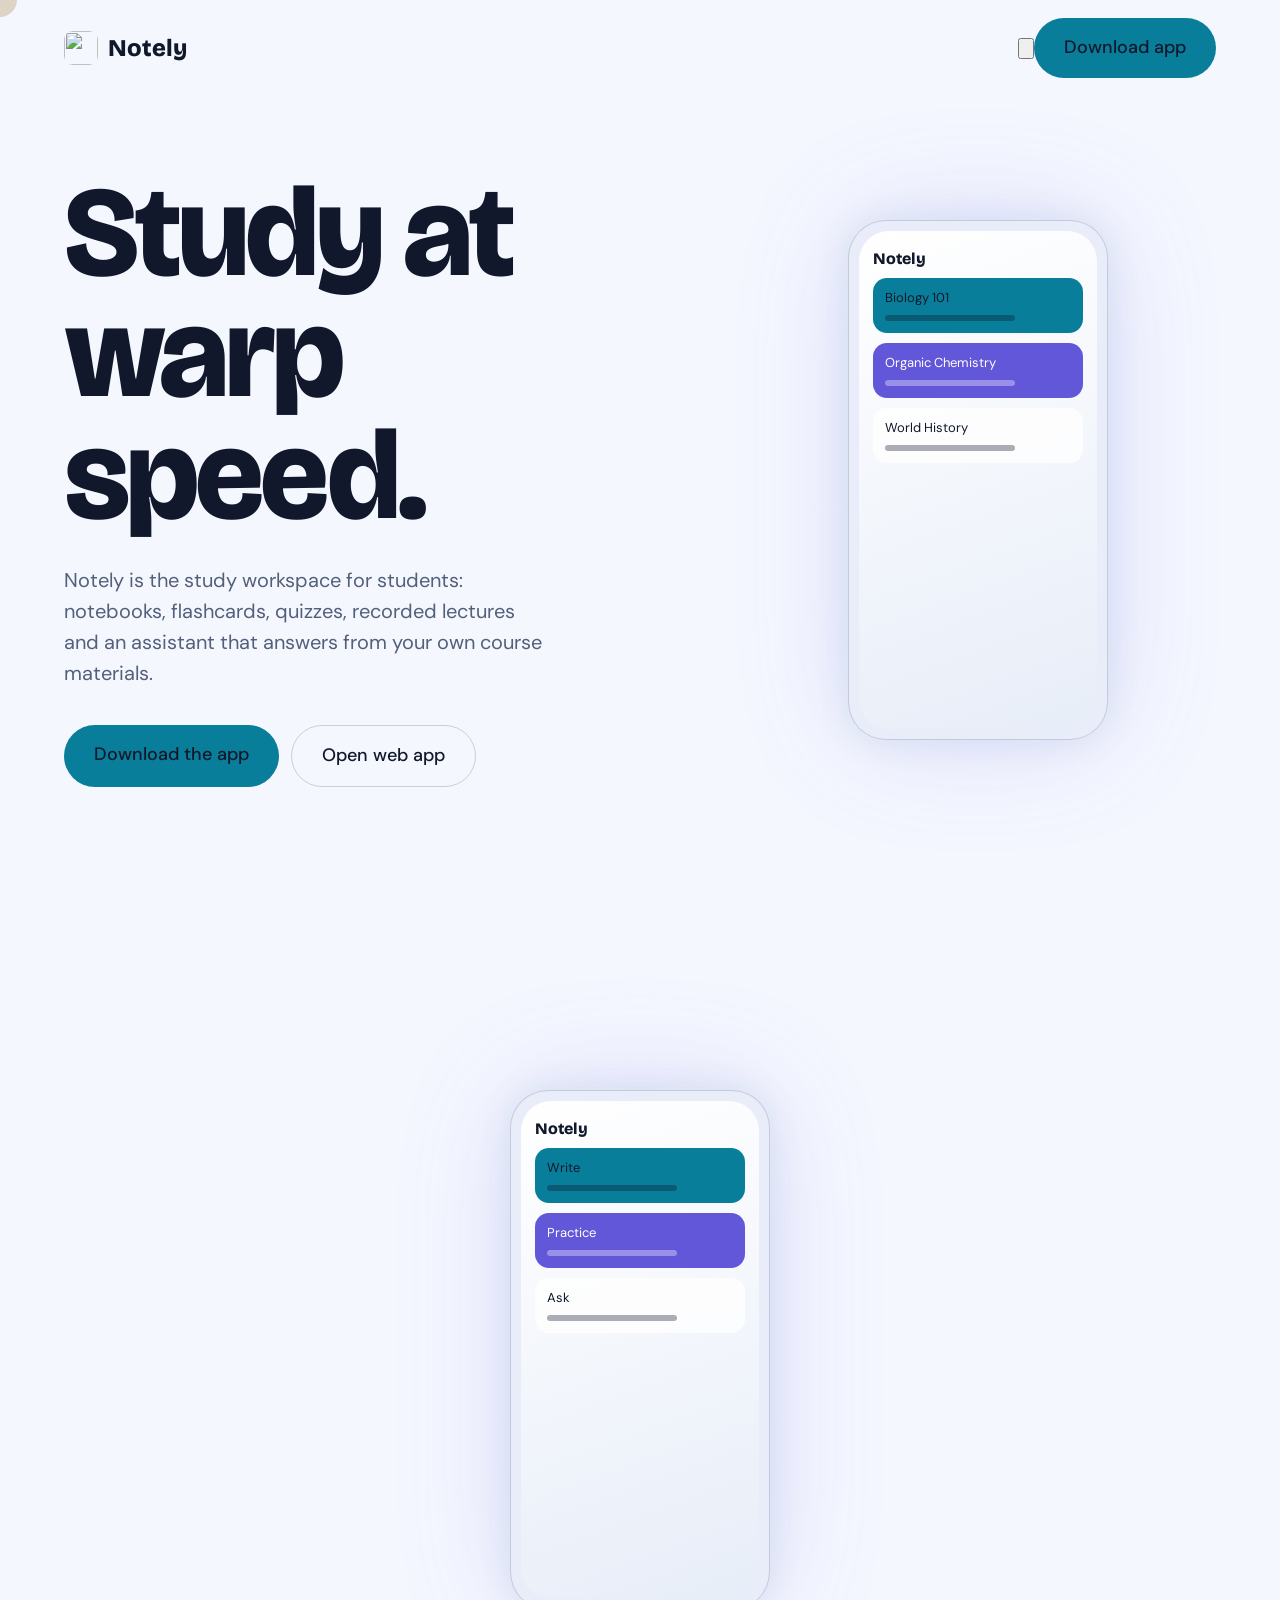
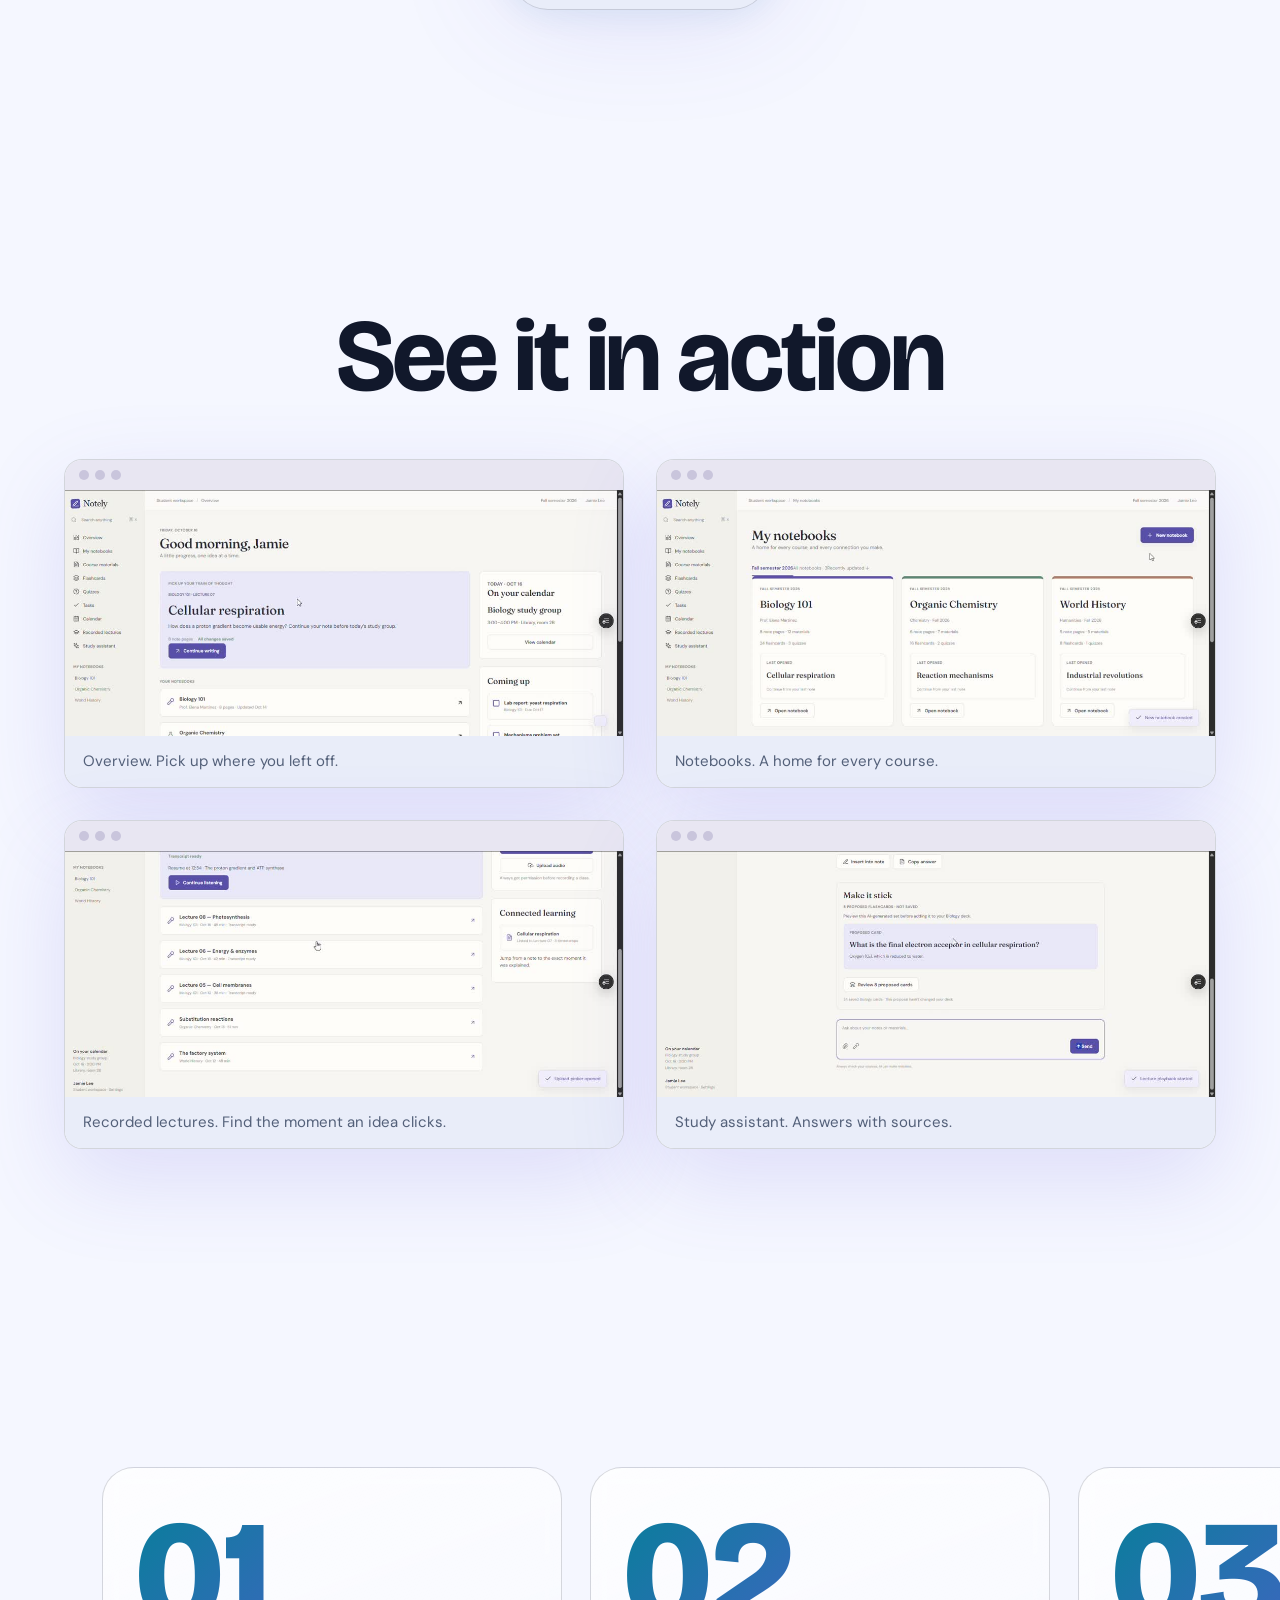
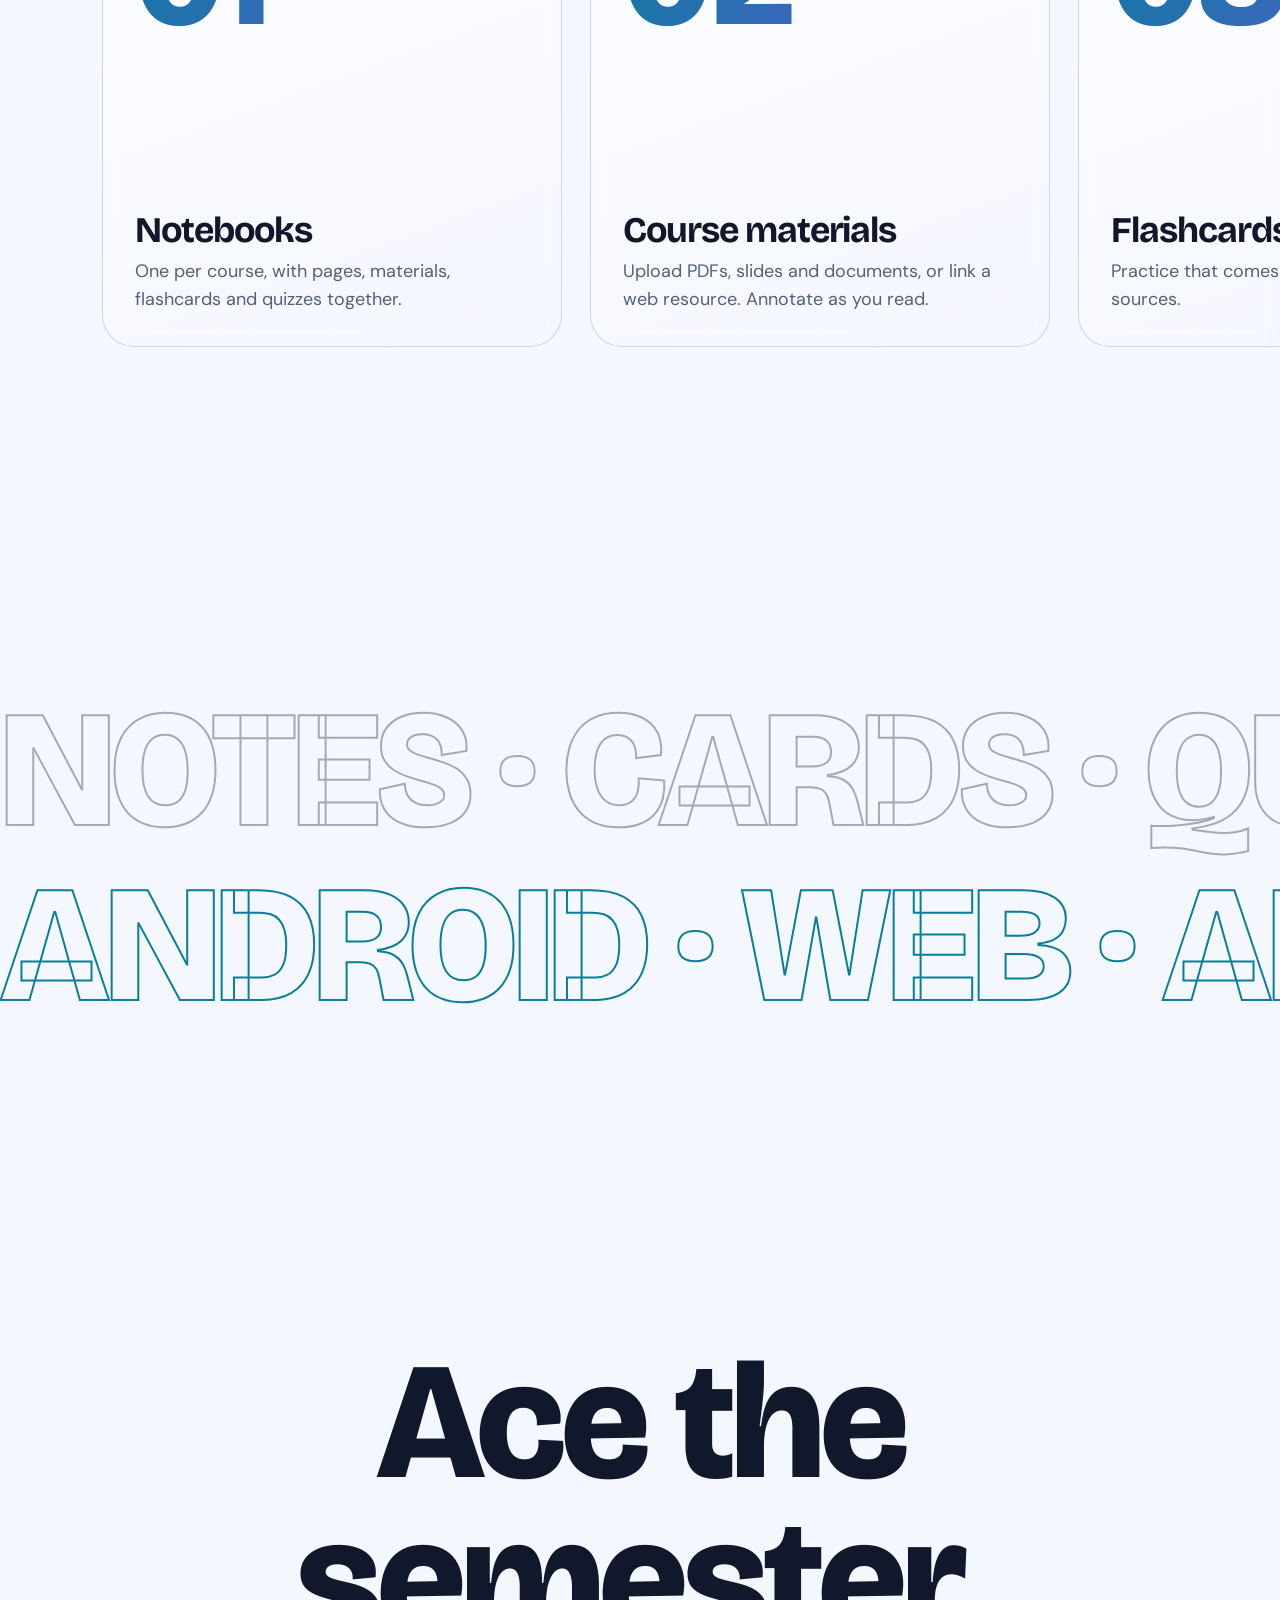
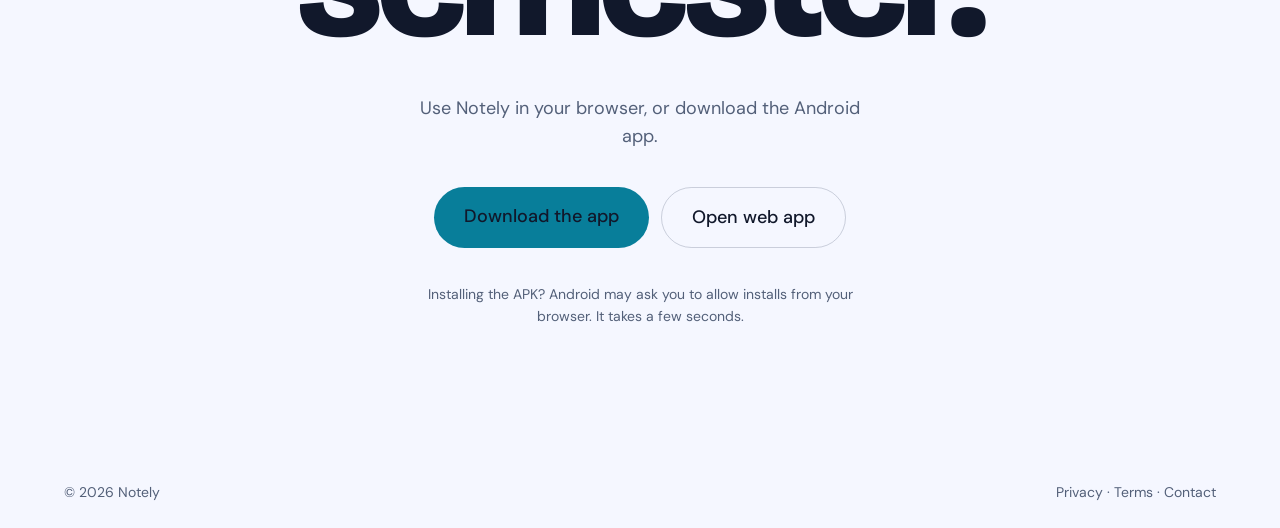
==== frontend/index.html @ c5cdead7 "Restore canonical dark theme token definitions" ====
<!doctype html>
<html lang="en">
<head>
<meta charset="utf-8">
<meta name="viewport" content="width=device-width, initial-scale=1, viewport-fit=cover">
<meta name="theme-color" content="#060c1c">
<script>
(function () {
  var root = document.documentElement;
  var preference = 'system';
  try {
    var saved = localStorage.getItem('notely-theme');
    if (saved === 'light' || saved === 'dark' || saved === 'system') preference = saved;
    else {
      var legacy = localStorage.getItem('ss_theme');
      if (legacy === 'light' || legacy === 'dark') preference = legacy;
    }
  } catch (error) {}
  var theme = preference === 'system'
    ? (window.matchMedia && window.matchMedia('(prefers-color-scheme: dark)').matches ? 'dark' : 'light')
    : preference;
  root.setAttribute('data-theme', theme);
  root.style.colorScheme = theme;
})();
</script>
<title>Notely – Study at warp speed</title>
<link rel="stylesheet" href="https://fonts.googleapis.com/css2?family=Bricolage+Grotesque:wght@600;800&family=DM+Sans:wght@400;500&display=swap">
<style>:root{--bg:#060c1c;--ink:#f4f6ff;--mut:#98a2c3;--lime:#8fe8f8;--vio:#1f6fb5;--theme-contrast-ink:#060c1c;--hero-surface:#0d1020;--mock-a:#151a33;--mock-b:#0a0c1a;--hero-border:rgba(255,255,255,.18);--hero-glass:rgba(255,255,255,.1);--hero-glass-border:rgba(255,255,255,.25);--hero-glass-low:rgba(255,255,255,.02);--n2-ink:#fff;--hero-glow:rgba(31,111,181,.55);--hero-glow-soft:rgba(143,232,248,.25);--marquee-stroke:rgba(255,255,255,.55);--shot-surface:#fff;--shot-topbar:#e8e6f2;--shot-dot:#c9c5dc;--cursor-color:#fff;--canvas-trail:rgba(6,12,28,.3);color-scheme:dark;box-sizing:border-box;padding-top:env(safe-area-inset-top,0px);padding-bottom:env(safe-area-inset-bottom,0px)}
:root{--bg:var(--theme-contrast-ink);--ink:#F4F6FF;--mut:#98A2C3;--lime:#8FE8F8;--vio:#1F6FB5;--theme-contrast-ink:var(--theme-contrast-ink);--hero-surface:var(--hero-surface);--mock-a:#151a33;--mock-b:var(--mock-b);--hero-border:var(--hero-border);--hero-glass:var(--hero-glass);--hero-glass-border:var(--hero-glass-border);--hero-glow:var(--hero-glow);--hero-glow-soft:var(--hero-glow-soft);--marquee-stroke:var(--marquee-stroke);--shot-surface:#fff;--shot-topbar:#E8E6F2;--shot-dot:#C9C5DC;--cursor-color:var(--n2-ink);--canvas-trail:rgba(6,12,28,.3);color-scheme:dark;box-sizing:border-box;padding-top:env(safe-area-inset-top,0px);padding-bottom:env(safe-area-inset-bottom,0px)}
html{background:var(--bg);scroll-padding-top:env(safe-area-inset-top,0px)}
*{box-sizing:border-box}
body{margin:0;background:var(--bg);color:var(--ink);font:400 18px/1.55 'DM Sans',system-ui,sans-serif;overflow-x:hidden}
a{color:inherit;text-decoration:none}
h1,h2,h3{font-family:'Bricolage Grotesque',system-ui,sans-serif;margin:0;line-height:.95;letter-spacing:-.03em}
#fx{position:fixed;inset:0;width:100%;height:100%;z-index:0;pointer-events:none}
main,header{position:relative;z-index:2}
#pre{position:fixed;inset:0;z-index:100;background:var(--lime);color:var(--theme-contrast-ink);display:grid;place-items:center}
#pre>div{display:flex;flex-direction:column;align-items:center;justify-content:center;width:min(76vw,420px);text-align:center}
#pre img{display:block;width:clamp(72px,10vw,128px);height:auto;max-height:96px;object-fit:contain;margin:0 auto 18px}
#cnt{font:800 clamp(64px,12vw,156px)/.88 'Bricolage Grotesque',sans-serif;letter-spacing:-.05em;min-height:1em}
@media (max-width:600px){#pre img{width:78px;margin-bottom:14px}#cnt{font-size:clamp(64px,18vw,92px)}}
#bar{position:fixed;top:0;left:0;right:0;height:3px;z-index:60;background:linear-gradient(90deg,var(--lime),var(--vio));transform:scaleX(0);transform-origin:0 50%}
#cur{position:fixed;left:0;top:0;width:34px;height:34px;margin:-17px 0 0 -17px;border-radius:50%;background:var(--shot-surface);mix-blend-mode:difference;z-index:90;pointer-events:none}
@media (pointer:coarse){#cur{display:none}}
header{position:fixed;top:0;left:0;right:0;z-index:50;display:flex;justify-content:space-between;align-items:center;padding:calc(18px + env(safe-area-inset-top,0px)) 5vw 18px}
.logo{font:800 24px 'Bricolage Grotesque',sans-serif;display:flex;gap:10px;align-items:center}
.logo img{width:34px;height:34px;border-radius:9px;display:block}
.btn{display:inline-block;padding:16px 30px;border-radius:999px;font-weight:500;background:var(--lime);color:var(--theme-contrast-ink)}
.btn.o{background:transparent;color:var(--ink);border:1.5px solid var(--hero-glass-border)}
.w{display:inline-block;overflow:hidden;vertical-align:top;padding-bottom:.12em}
.c{display:inline-block}
.g .c{background:linear-gradient(90deg,var(--lime),var(--vio));-webkit-background-clip:text;background-clip:text;color:transparent}
.hero{min-height:100vh;display:flex;flex-wrap:wrap;align-items:center;gap:40px;padding:120px 5vw 60px}
.hero .t{flex:1 1 480px}
.hero h1{font-size:clamp(52px,10vw,150px);font-weight:800}
.ln{display:block}
.hero p{max-width:480px;color:var(--mut);font-size:20px;margin:28px 0 36px}
.row{display:flex;gap:12px;flex-wrap:wrap}
.pw{flex:1 1 320px;display:grid;place-items:center;perspective:1200px}
.ph{width:min(260px,70vw);aspect-ratio:9/18;border-radius:38px;padding:10px;background:var(--hero-surface);border:1px solid var(--hero-border);box-shadow:0 0 120px var(--hero-glow),0 0 40px var(--hero-glow-soft);transform-style:preserve-3d}
.sc{height:100%;border-radius:30px;background:linear-gradient(160deg,var(--mock-a),var(--mock-b));padding:18px 14px;display:flex;flex-direction:column;gap:10px;overflow:hidden}
.sc b{font:800 16px 'Bricolage Grotesque',sans-serif}
.n{border-radius:14px;padding:12px;font-size:13px;line-height:1.3}
.n1{background:var(--lime);color:var(--theme-contrast-ink)}.n2{background:var(--vio)}.n3{background:var(--hero-glass)}
.n i{display:block;height:6px;border-radius:3px;background:currentColor;opacity:.35;margin-top:8px;width:70%}
.pin{height:100vh;position:relative;display:grid;place-items:center;perspective:1400px;overflow:hidden}
.chip{position:absolute;padding:12px 20px;border-radius:999px;background:var(--hero-glass);border:1px solid var(--hero-glass-border);backdrop-filter:blur(8px);font-weight:500;white-space:nowrap}
.steps{position:absolute;left:0;right:0;bottom:7vh;text-align:center;padding:0 6vw;height:150px}
.st{position:absolute;inset:0;opacity:0}
.st h2{font-size:clamp(40px,7vw,90px)}
.st p{color:var(--mut);margin:12px auto 0;max-width:440px}
#hz{height:100vh;overflow:hidden;display:flex;align-items:center}
#track{display:flex;gap:28px;padding:0 8vw;will-change:transform}
.card{flex:0 0 min(78vw,460px);height:min(62vh,480px);border-radius:32px;padding:32px;display:flex;flex-direction:column;justify-content:space-between;background:linear-gradient(160deg,var(--hero-glass),var(--hero-glass-low));border:1px solid var(--hero-border);backdrop-filter:blur(10px)}
.card em{font:800 clamp(80px,12vw,150px)/1 'Bricolage Grotesque',sans-serif;font-style:normal;background:linear-gradient(135deg,var(--lime),var(--vio));-webkit-background-clip:text;background-clip:text;color:transparent}
.card h3{font-size:36px;margin-bottom:10px}.card p{margin:0;color:var(--mut)}
@media (prefers-reduced-motion:reduce){#hz{overflow-x:auto}}
.mq{overflow:hidden;padding:14vh 0}
.mt{display:flex;width:max-content;white-space:nowrap;will-change:transform}
.mt span{font:800 clamp(70px,13vw,190px)/1.05 'Bricolage Grotesque',sans-serif;letter-spacing:-.03em;padding-right:.4em;-webkit-text-stroke:2px var(--marquee-stroke);color:transparent;animation:mq 22s linear infinite}
.mt.r span{animation-direction:reverse;-webkit-text-stroke-color:var(--lime)}
@keyframes mq{to{transform:translateX(-100%)}}
.cta{min-height:100vh;display:grid;place-content:center;text-align:center;padding:12vh 5vw 6vh;gap:36px;justify-items:center}
.cta h2{font-size:clamp(56px,13vw,200px);font-weight:800}
.cta p{color:var(--mut);max-width:440px;margin:0}
.cta .row{justify-content:center}
footer{display:flex;justify-content:space-between;flex-wrap:wrap;gap:10px;padding:24px 5vw;color:var(--mut);font-size:14px;position:relative;z-index:2}
.shots{padding:12vh 5vw;perspective:1400px}
.sh{font-size:clamp(44px,8vw,110px);margin-bottom:6vh;text-align:center}
.grid2{display:grid;grid-template-columns:repeat(auto-fit,minmax(min(100%,480px),1fr));gap:32px;max-width:1300px;margin:0 auto}
.shot{margin:0;border-radius:18px;overflow:hidden;background:var(--shot-surface);border:1px solid var(--hero-glass-border);box-shadow:0 30px 90px var(--hero-glow);transform-style:preserve-3d}
.bar3{background:var(--shot-topbar);padding:10px 14px;display:flex;gap:6px}.bar3 i{width:10px;height:10px;border-radius:50%;background:var(--shot-dot)}
.shot img{display:block;width:100%;height:auto}
.shot figcaption{background:var(--hero-surface);padding:14px 18px;font-size:15px;color:var(--mut)}
.cta .note{font-size:14px}

:root[data-theme="light"]{--bg:#f5f7ff;--ink:#11182b;--mut:#536079;--lime:#087e9a;--vio:#6256d9;--theme-contrast-ink:#11182b;--hero-surface:#e9edf9;--mock-a:#fff;--mock-b:#e7edf8;--hero-border:rgba(17,24,43,.16);--hero-glass:rgba(255,255,255,.8);--hero-glass-border:rgba(32,47,78,.2);--hero-glass-low:rgba(32,47,78,.035);--n2-ink:#fff;--hero-glow:rgba(98,86,217,.16);--hero-glow-soft:rgba(8,126,154,.12);--marquee-stroke:rgba(17,24,43,.35);--shot-surface:#fff;--shot-topbar:#e8e6f2;--shot-dot:#c9c5dc;--cursor-color:#18233a;--canvas-trail:rgba(245,247,255,.2);color-scheme:light}
:root[data-theme="dark"]{color-scheme:dark}
#pre{color:var(--theme-contrast-ink)}
#cur{background:var(--cursor-color)}
.btn,.n1{color:var(--theme-contrast-ink)}
.btn.o{border-color:var(--hero-glass-border)}
.ph{background:var(--hero-surface);border-color:var(--hero-border);box-shadow:0 0 120px var(--hero-glow),0 0 40px var(--hero-glow-soft)}
.sc{background:linear-gradient(160deg,var(--mock-a),var(--mock-b));color:var(--ink)}
.n3{background:var(--hero-glass)}
.chip{background:var(--hero-glass);border-color:var(--hero-glass-border);color:var(--ink)}
.card{background:linear-gradient(160deg,var(--hero-glass),rgba(255,255,255,.02));border-color:var(--hero-border)}
.mt span{-webkit-text-stroke-color:var(--marquee-stroke)}
.shot{background:var(--shot-surface);border-color:var(--hero-glass-border);box-shadow:0 30px 90px var(--hero-glow)}
.bar3{background:var(--shot-topbar)}.bar3 i{background:var(--shot-dot)}
.shot figcaption{background:var(--hero-surface);color:var(--mut)}
:root[data-theme="light"] .n2{color:#fff}
:root[data-theme="light"] .chip{backdrop-filter:blur(8px)}
@media(prefers-reduced-motion:reduce){.notely-theme-toggle,.notely-theme-toggle svg{transition:none!important}}
</style>
<link rel="stylesheet" href="/css/notely-theme-shared.css">
</head>
<body>
<div id="pre"><div style="text-align:center"><img src="/assets/logo.png"><div id="cnt">0</div></div></div>
<div id="bar"></div><div id="cur"></div><canvas id="fx" aria-hidden="true"></canvas>
<header><a class="logo" href="#"><img src="/assets/logo.png">Notely</a><div class="landing-nav-actions"><button class="notely-theme-toggle" type="button" data-notely-theme-toggle aria-label="Switch theme" title="Switch theme (Shift+T)" aria-pressed="false"><svg class="theme-sun" viewBox="0 0 24 24" aria-hidden="true"><circle cx="12" cy="12" r="4"></circle><path d="M12 2v2m0 16v2M4.93 4.93l1.42 1.42m11.3 11.3 1.42 1.42M2 12h2m16 0h2M4.93 19.07l1.42-1.42m11.3-11.3 1.42-1.42"></path></svg><svg class="theme-moon" viewBox="0 0 24 24" aria-hidden="true"><path d="M20.2 15.4A8.5 8.5 0 0 1 8.6 3.8 8.7 8.7 0 1 0 20.2 15.4Z"></path></svg></button><a class="btn mag" href="#get">Download app</a></div></header>
<main>
<section class="hero">
<div class="t">
<h1><span class="ln" data-split>Study at</span><span class="ln g" data-split>warp speed.</span></h1>
<p class="in">Notely is the study workspace for students: notebooks, flashcards, quizzes, recorded lectures and an assistant that answers from your own course materials.</p>
<div class="row in"><a class="btn mag" href="/signup">Download the app</a><a class="btn o mag" href="/dashboard">Open web app</a></div>
</div>
<div class="pw"><div class="ph ph0" id="tilt"><div class="sc"><b>Notely</b><div class="n n1">Biology 101<i></i></div><div class="n n2">Organic Chemistry<i></i></div><div class="n n3">World History<i></i></div></div></div></div>
</section>

<section class="pin" id="story">
<div class="chip" data-x="-34" data-y="-30">Lab report due</div><div class="chip" data-x="34" data-y="-18">12 cards ready</div><div class="chip" data-x="-30" data-y="26">Lecture 07</div><div class="chip" data-x="32" data-y="32">Ch. 9 · p. 7</div>
<div class="ph" id="spin"><div class="sc"><b>Notely</b><div class="n n1">Write<i></i></div><div class="n n2">Practice<i></i></div><div class="n n3">Ask<i></i></div></div></div>
<div class="steps">
<div class="st"><h2>Write.</h2><p>A notebook for every course, with your PDFs and slides beside your notes.</p></div>
<div class="st"><h2>Practice.</h2><p>Turn notes into flashcards and quizzes grounded in your sources.</p></div>
<div class="st"><h2>Ask.</h2><p>A study assistant that answers with citations from your materials.</p></div>
</div>
</section>

<section class="shots">
<h2 class="sh">See it in action</h2>
<div class="grid2">
<figure class="shot"><div class="bar3"><i></i><i></i><i></i></div><img alt="Notely overview: Good morning, with Continue writing, notebooks and study rhythm" src="[data-uri]"><figcaption>Overview. Pick up where you left off.</figcaption></figure>
<figure class="shot"><div class="bar3"><i></i><i></i><i></i></div><img alt="My notebooks: Biology 101, Organic Chemistry and World History" src="[data-uri]"><figcaption>Notebooks. A home for every course.</figcaption></figure>
<figure class="shot"><div class="bar3"><i></i><i></i><i></i></div><img alt="Recorded lectures with resume listening and transcripts" src="[data-uri]"><figcaption>Recorded lectures. Find the moment an idea clicks.</figcaption></figure>
<figure class="shot"><div class="bar3"><i></i><i></i><i></i></div><img alt="Study assistant answering with source citations" src="[data-uri]"><figcaption>Study assistant. Answers with sources.</figcaption></figure>
</div>
</section>

<section id="hz"><div id="track">
<div class="card"><em>01</em><div><h3>Notebooks</h3><p>One per course, with pages, materials, flashcards and quizzes together.</p></div></div>
<div class="card"><em>02</em><div><h3>Course materials</h3><p>Upload PDFs, slides and documents, or link a web resource. Annotate as you read.</p></div></div>
<div class="card"><em>03</em><div><h3>Flashcards &amp; quizzes</h3><p>Practice that comes from your own notes and sources.</p></div></div>
<div class="card"><em>04</em><div><h3>Recorded lectures</h3><p>Transcripts you can search, and resume right where you stopped.</p></div></div>
<div class="card"><em>05</em><div><h3>Study assistant</h3><p>Ask anything. Get cited answers you can drop into a note.</p></div></div>
<div class="card"><em>06</em><div><h3>Tasks &amp; calendar</h3><p>Deadlines, checklists and study time in one view.</p></div></div>
</div></section>

<section class="mq" aria-hidden="true">
<div class="mt" id="m1"><span>NOTES · CARDS · QUIZZES · LECTURES ·</span><span>NOTES · CARDS · QUIZZES · LECTURES ·</span></div>
<div class="mt r" id="m2"><span>ANDROID · WEB · ANDROID · WEB ·</span><span>ANDROID · WEB · ANDROID · WEB ·</span></div>
</section>

<section class="cta" id="get">
<h2 class="g" data-split>Ace the semester.</h2>
<p>Use Notely in your browser, or download the Android app.</p>
<div class="row"><a class="btn mag" href="/signup">Download the app</a><a class="btn o mag" href="/dashboard">Open web app</a></div>
<p class="note">Installing the APK? Android may ask you to allow installs from your browser. It takes a few seconds.</p>
</section>
</main>
<footer><span>© 2026 Notely</span><span>Privacy · Terms · Contact</span></footer>

<script src="https://cdnjs.cloudflare.com/ajax/libs/gsap/3.12.5/gsap.min.js"></script>
<script src="https://cdnjs.cloudflare.com/ajax/libs/gsap/3.12.5/ScrollTrigger.min.js"></script>
<script src="https://cdn.jsdelivr.net/npm/lenis@1.1.13/dist/lenis.min.js"></script>
<script>
(function(){
var pre=document.getElementById('pre');
if(!window.gsap||!window.ScrollTrigger||!window.Lenis){pre.style.display='none';return;}
gsap.registerPlugin(ScrollTrigger);
var RM=matchMedia('(prefers-reduced-motion:reduce)').matches;
var $=function(s){return document.querySelector(s)};
document.querySelectorAll('[data-split]').forEach(function(el){
  var t=el.textContent;el.textContent='';
  t.split(' ').forEach(function(w,i,a){
    var s=document.createElement('span');s.className='w';
    for(var k=0;k<w.length;k++){var c=document.createElement('span');c.className='c';c.textContent=w[k];s.appendChild(c);}
    el.appendChild(s);if(i<a.length-1)el.appendChild(document.createTextNode(' '));
  });
});
gsap.set('.c',{yPercent:110});
if(RM){pre.style.display='none';gsap.set('.c',{yPercent:0});return;}

/* smooth scroll */
var lenis=new Lenis({lerp:.08}),tv=0;
lenis.on('scroll',function(e){tv=Math.abs(e.velocity);ScrollTrigger.update();});
gsap.ticker.add(function(t){lenis.raf(t*1000)});gsap.ticker.lagSmoothing(0);

/* warp starfield */
var cv=$('#fx'),cx=cv.getContext('2d'),W,H,D=Math.min(devicePixelRatio||1,2),S=[],v=0,mx=0,my=0;
function rs(){W=cv.width=innerWidth*D;H=cv.height=innerHeight*D;}rs();addEventListener('resize',rs);
for(var i=0;i<240;i++)S.push({x:Math.random()*2-1,y:Math.random()*2-1,z:Math.random()*.9+.1,c:i%3?'143,232,248':'31,111,181'});
function draw(){
  v+=(tv-v)*.12;tv*=.9;
  cx.fillStyle=getComputedStyle(document.documentElement).getPropertyValue('--canvas-trail').trim()||'rgba(6,12,28,.3)';cx.fillRect(0,0,W,H);
  var sp=.0012+Math.min(v,40)*.0007;
  for(var i=0;i<S.length;i++){
    var s=S[i],pz=s.z;s.z-=sp;
    if(s.z<=.02){s.z=1;s.x=Math.random()*2-1;s.y=Math.random()*2-1;pz=1;}
    var x1=(s.x/s.z)*W*.35+W/2+mx*40/s.z,y1=(s.y/s.z)*H*.35+H/2+my*40/s.z;
    var x0=(s.x/pz)*W*.35+W/2+mx*40/pz,y0=(s.y/pz)*H*.35+H/2+my*40/pz;
    var lightTheme=document.documentElement.getAttribute('data-theme')==='light';var particleColor=lightTheme?(i%3?'8,126,154':'98,86,217'):s.c;cx.strokeStyle='rgba('+particleColor+','+Math.min(1,(1-s.z)*1.2)+')';cx.lineWidth=(1.2-s.z)*2.2*D;
    cx.beginPath();cx.moveTo(x0,y0);cx.lineTo(x1,y1);cx.stroke();
  }
}
gsap.ticker.add(draw);

/* cursor, tilt, magnetic */
var cqx=gsap.quickTo('#cur','x',{duration:.4,ease:'power3'}),cqy=gsap.quickTo('#cur','y',{duration:.4,ease:'power3'});
var rx=gsap.quickTo('#tilt','rotationX',{duration:.8,ease:'power3'}),ry=gsap.quickTo('#tilt','rotationY',{duration:.8,ease:'power3'});
addEventListener('pointermove',function(e){
  cqx(e.clientX);cqy(e.clientY);
  mx=e.clientX/innerWidth-.5;my=e.clientY/innerHeight-.5;
  ry(mx*40);rx(-my*30);
});
document.querySelectorAll('.mag').forEach(function(b){
  b.addEventListener('pointermove',function(e){var r=b.getBoundingClientRect();gsap.to(b,{x:(e.clientX-r.left-r.width/2)*.35,y:(e.clientY-r.top-r.height/2)*.5,duration:.3});});
  b.addEventListener('pointerleave',function(){gsap.to(b,{x:0,y:0,duration:.8,ease:'elastic.out(1,.4)'});});
  b.addEventListener('pointerenter',function(){gsap.to('#cur',{scale:2.4,duration:.3});});
  b.addEventListener('pointerleave',function(){gsap.to('#cur',{scale:1,duration:.3});});
});

/* scroll progress */
gsap.to('#bar',{scaleX:1,ease:'none',scrollTrigger:{trigger:document.body,start:'top top',end:'bottom bottom',scrub:.3}});

/* pinned 360 phone story */
var tl=gsap.timeline({scrollTrigger:{trigger:'#story',start:'top top',end:'+=320%',pin:true,scrub:1}});
tl.fromTo('#spin',{rotationY:-40,scale:.7},{rotationY:360,scale:1.1,duration:3,ease:'none'},0);
document.querySelectorAll('.chip').forEach(function(c,i){
  var x=+c.dataset.x,y=+c.dataset.y;
  gsap.set(c,{left:'50%',top:'50%',xPercent:-50,yPercent:-50,opacity:0});
  tl.fromTo(c,{x:(x<0?-1:1)*innerWidth*.7,y:0,opacity:0,rotation:(x<0?-40:40)},{x:x*innerWidth/100*(innerWidth<700?.55:1),y:y*innerHeight/100*1.2,opacity:1,rotation:0,duration:1,ease:'power2.out'},i*.35);
  tl.to(c,{y:'+=40',duration:2,ease:'sine.inOut'},1);
});
var st=document.querySelectorAll('.st');
tl.fromTo(st[0],{y:40,opacity:0},{y:0,opacity:1,duration:.4},0).to(st[0],{y:-40,opacity:0,duration:.4},.95)
  .fromTo(st[1],{y:40,opacity:0},{y:0,opacity:1,duration:.4},1.05).to(st[1],{y:-40,opacity:0,duration:.4},1.95)
  .fromTo(st[2],{y:40,opacity:0},{y:0,opacity:1,duration:.4},2.05);

gsap.utils.toArray('.shot').forEach(function(s){gsap.fromTo(s,{rotationX:35,y:120,scale:.85,opacity:0},{rotationX:0,y:0,scale:1,opacity:1,ease:'none',scrollTrigger:{trigger:s,start:'top 95%',end:'top 55%',scrub:1}});});
/* horizontal scroll cards */
var tk=$('#track');
gsap.to(tk,{x:function(){return -(tk.scrollWidth-innerWidth)},ease:'none',scrollTrigger:{trigger:'#hz',pin:true,scrub:1,end:function(){return '+='+tk.scrollWidth},invalidateOnRefresh:true}});
gsap.from('.card',{rotationY:35,opacity:0,y:80,stagger:.15,scrollTrigger:{trigger:'#hz',start:'top 80%',end:'top 20%',scrub:1}});

/* marquee skew + drift */
var sk1=gsap.quickSetter('#m1','skewX','deg'),sk2=gsap.quickSetter('#m2','skewX','deg');
lenis.on('scroll',function(e){var k=Math.max(-18,Math.min(18,e.velocity*1.2));sk1(k);sk2(-k);});

/* CTA reveal */
gsap.to('.cta .c',{yPercent:0,stagger:.04,duration:1.1,ease:'expo.out',scrollTrigger:{trigger:'.cta',start:'top 65%'}});

/* preloader intro */
var pc={n:0},cn=$('#cnt');
gsap.to(pc,{n:100,duration:1.7,ease:'power2.inOut',onUpdate:function(){cn.textContent=Math.round(pc.n)},onComplete:function(){
  gsap.timeline().to(pre,{yPercent:-100,duration:1.1,ease:'expo.inOut'})
   .to('.hero .c',{yPercent:0,stagger:.035,duration:1.1,ease:'expo.out'},'-=.5')
   .from('.hero .in',{y:30,opacity:0,stagger:.12,duration:.9},'-=.8')
   .from('.ph0',{y:160,opacity:0,rotationX:40,duration:1.6,ease:'expo.out'},'-=1.2')
   .set(pre,{display:'none'});
}});
})();
</script>
<script src="/js/notely-theme.js" defer></script>
</body>
</html>
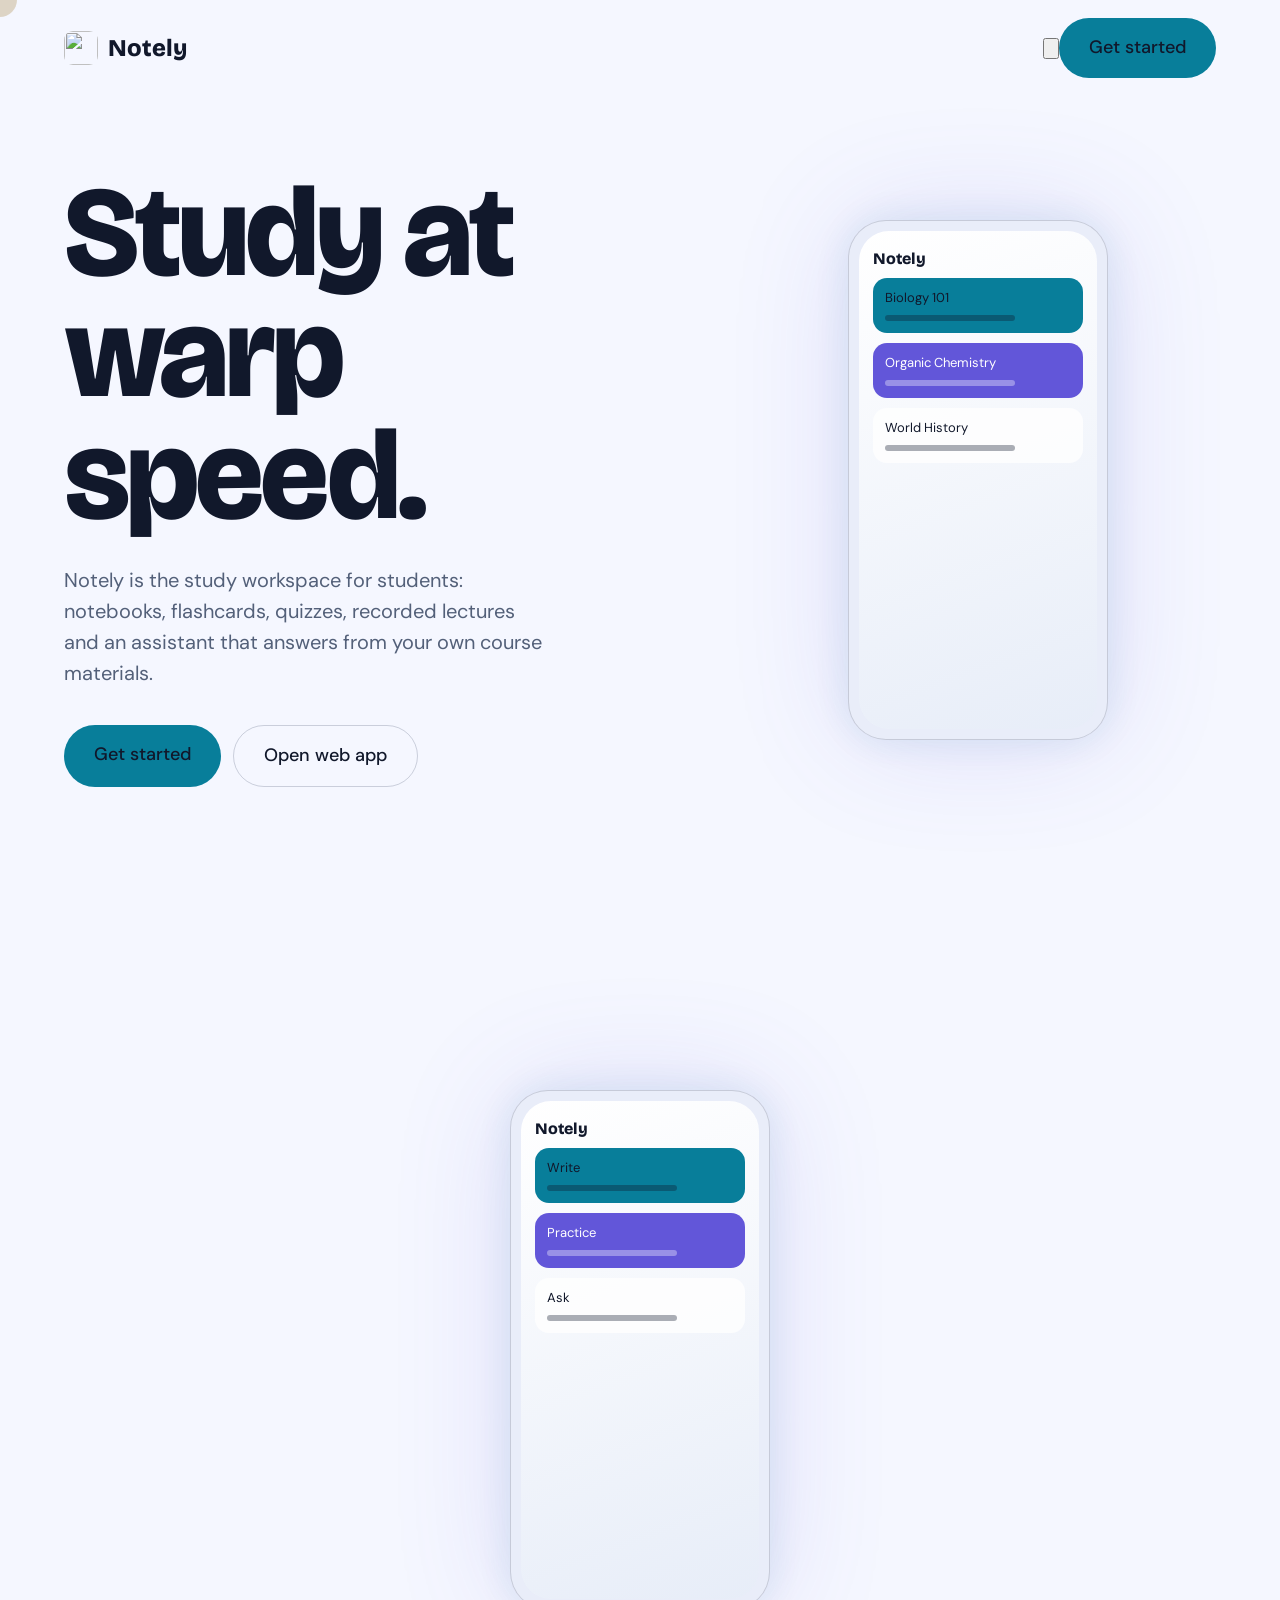
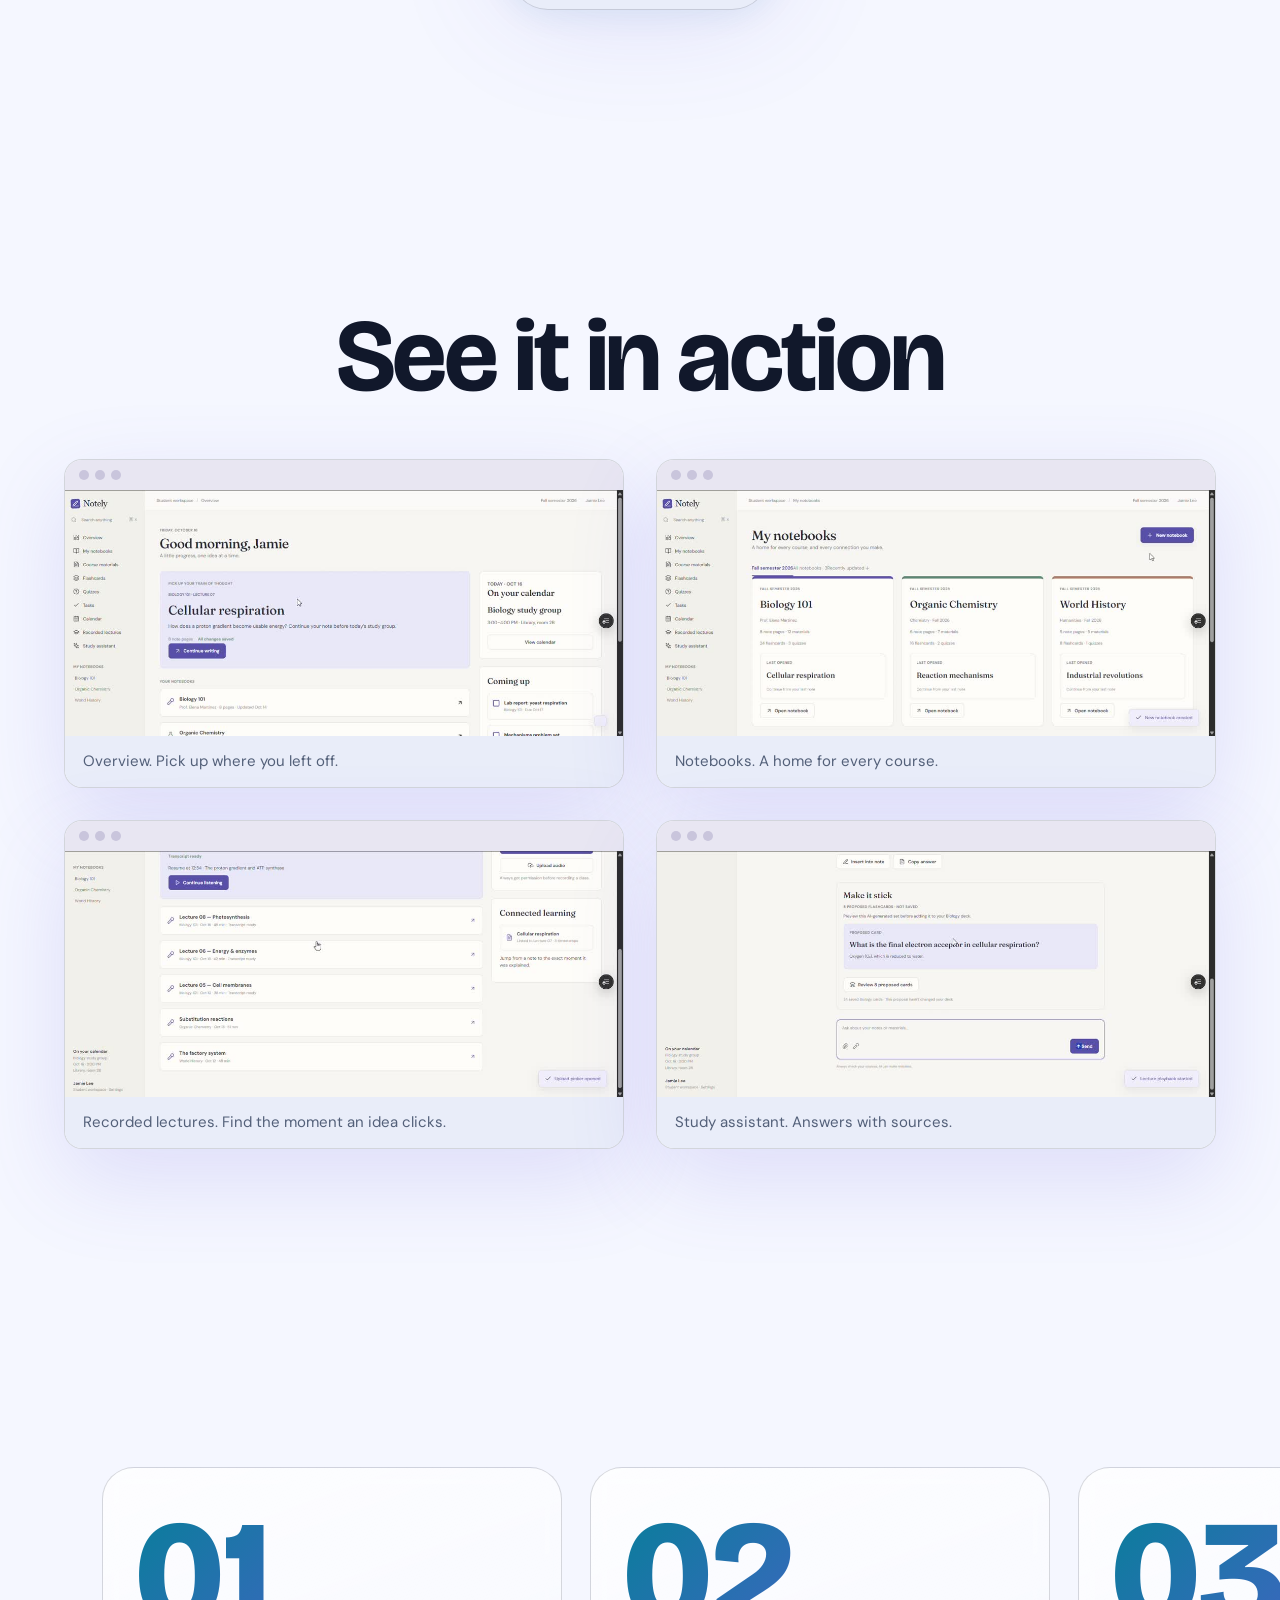
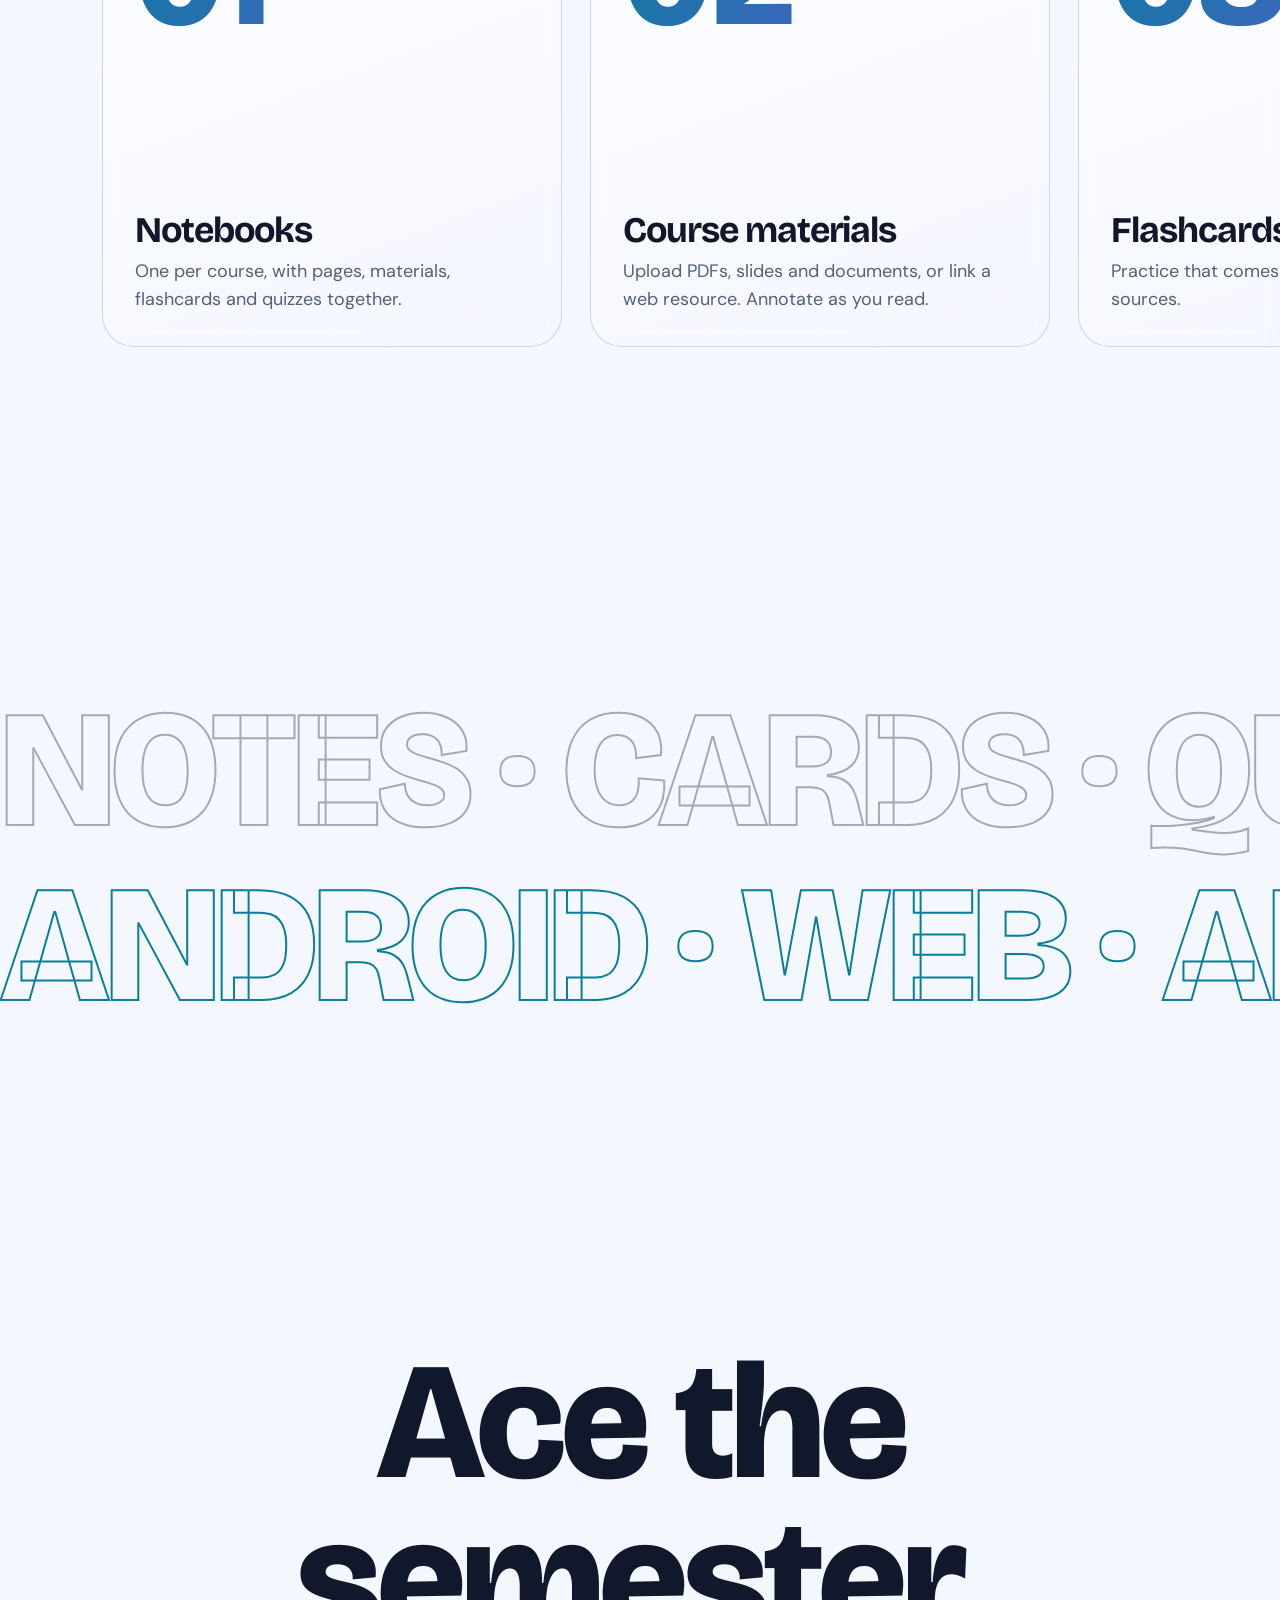
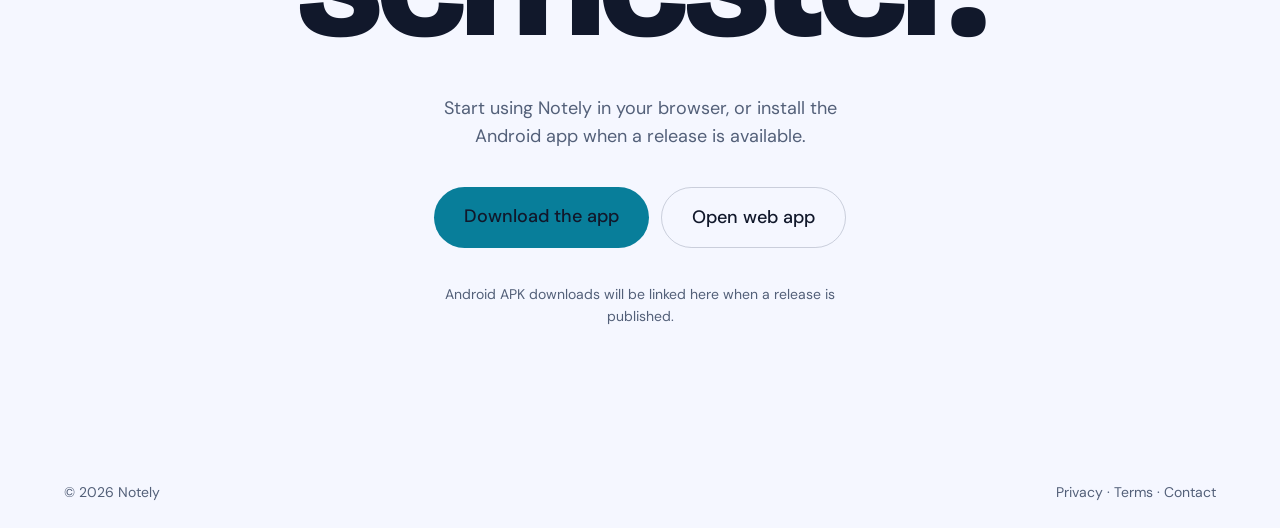
==== commit 5da385a3: "Fix mobile landing animations and clarify app CTA" ====
--- a/frontend/index.html
+++ b/frontend/index.html
@@ -26,7 +26,7 @@
 <title>Notely – Study at warp speed</title>
 <link rel="stylesheet" href="https://fonts.googleapis.com/css2?family=Bricolage+Grotesque:wght@600;800&family=DM+Sans:wght@400;500&display=swap">
 <style>:root{--bg:#060c1c;--ink:#f4f6ff;--mut:#98a2c3;--lime:#8fe8f8;--vio:#1f6fb5;--theme-contrast-ink:#060c1c;--hero-surface:#0d1020;--mock-a:#151a33;--mock-b:#0a0c1a;--hero-border:rgba(255,255,255,.18);--hero-glass:rgba(255,255,255,.1);--hero-glass-border:rgba(255,255,255,.25);--hero-glass-low:rgba(255,255,255,.02);--n2-ink:#fff;--hero-glow:rgba(31,111,181,.55);--hero-glow-soft:rgba(143,232,248,.25);--marquee-stroke:rgba(255,255,255,.55);--shot-surface:#fff;--shot-topbar:#e8e6f2;--shot-dot:#c9c5dc;--cursor-color:#fff;--canvas-trail:rgba(6,12,28,.3);color-scheme:dark;box-sizing:border-box;padding-top:env(safe-area-inset-top,0px);padding-bottom:env(safe-area-inset-bottom,0px)}
-:root{--bg:var(--theme-contrast-ink);--ink:#F4F6FF;--mut:#98A2C3;--lime:#8FE8F8;--vio:#1F6FB5;--theme-contrast-ink:var(--theme-contrast-ink);--hero-surface:var(--hero-surface);--mock-a:#151a33;--mock-b:var(--mock-b);--hero-border:var(--hero-border);--hero-glass:var(--hero-glass);--hero-glass-border:var(--hero-glass-border);--hero-glow:var(--hero-glow);--hero-glow-soft:var(--hero-glow-soft);--marquee-stroke:var(--marquee-stroke);--shot-surface:#fff;--shot-topbar:#E8E6F2;--shot-dot:#C9C5DC;--cursor-color:var(--n2-ink);--canvas-trail:rgba(6,12,28,.3);color-scheme:dark;box-sizing:border-box;padding-top:env(safe-area-inset-top,0px);padding-bottom:env(safe-area-inset-bottom,0px)}
+/* Dark defaults are defined by the first :root token block above. */
 html{background:var(--bg);scroll-padding-top:env(safe-area-inset-top,0px)}
 *{box-sizing:border-box}
 body{margin:0;background:var(--bg);color:var(--ink);font:400 18px/1.55 'DM Sans',system-ui,sans-serif;overflow-x:hidden}
@@ -118,13 +118,13 @@
 <body>
 <div id="pre"><div style="text-align:center"><img src="/assets/logo.png"><div id="cnt">0</div></div></div>
 <div id="bar"></div><div id="cur"></div><canvas id="fx" aria-hidden="true"></canvas>
-<header><a class="logo" href="#"><img src="/assets/logo.png">Notely</a><div class="landing-nav-actions"><button class="notely-theme-toggle" type="button" data-notely-theme-toggle aria-label="Switch theme" title="Switch theme (Shift+T)" aria-pressed="false"><svg class="theme-sun" viewBox="0 0 24 24" aria-hidden="true"><circle cx="12" cy="12" r="4"></circle><path d="M12 2v2m0 16v2M4.93 4.93l1.42 1.42m11.3 11.3 1.42 1.42M2 12h2m16 0h2M4.93 19.07l1.42-1.42m11.3-11.3 1.42-1.42"></path></svg><svg class="theme-moon" viewBox="0 0 24 24" aria-hidden="true"><path d="M20.2 15.4A8.5 8.5 0 0 1 8.6 3.8 8.7 8.7 0 1 0 20.2 15.4Z"></path></svg></button><a class="btn mag" href="#get">Download app</a></div></header>
+<header><a class="logo" href="#"><img src="/assets/logo.png">Notely</a><div class="landing-nav-actions"><button class="notely-theme-toggle" type="button" data-notely-theme-toggle aria-label="Switch theme" title="Switch theme (Shift+T)" aria-pressed="false"><svg class="theme-sun" viewBox="0 0 24 24" aria-hidden="true"><circle cx="12" cy="12" r="4"></circle><path d="M12 2v2m0 16v2M4.93 4.93l1.42 1.42m11.3 11.3 1.42 1.42M2 12h2m16 0h2M4.93 19.07l1.42-1.42m11.3-11.3 1.42-1.42"></path></svg><svg class="theme-moon" viewBox="0 0 24 24" aria-hidden="true"><path d="M20.2 15.4A8.5 8.5 0 0 1 8.6 3.8 8.7 8.7 0 1 0 20.2 15.4Z"></path></svg></button><a class="btn mag" href="/signup">Get started</a></div></header>
 <main>
 <section class="hero">
 <div class="t">
 <h1><span class="ln" data-split>Study at</span><span class="ln g" data-split>warp speed.</span></h1>
 <p class="in">Notely is the study workspace for students: notebooks, flashcards, quizzes, recorded lectures and an assistant that answers from your own course materials.</p>
-<div class="row in"><a class="btn mag" href="/signup">Download the app</a><a class="btn o mag" href="/dashboard">Open web app</a></div>
+<div class="row in"><a class="btn mag" href="/signup">Get started</a><a class="btn o mag" href="/dashboard">Open web app</a></div>
 </div>
 <div class="pw"><div class="ph ph0" id="tilt"><div class="sc"><b>Notely</b><div class="n n1">Biology 101<i></i></div><div class="n n2">Organic Chemistry<i></i></div><div class="n n3">World History<i></i></div></div></div></div>
 </section>
@@ -165,9 +165,9 @@
 
 <section class="cta" id="get">
 <h2 class="g" data-split>Ace the semester.</h2>
-<p>Use Notely in your browser, or download the Android app.</p>
+<p>Start using Notely in your browser, or install the Android app when a release is available.</p>
 <div class="row"><a class="btn mag" href="/signup">Download the app</a><a class="btn o mag" href="/dashboard">Open web app</a></div>
-<p class="note">Installing the APK? Android may ask you to allow installs from your browser. It takes a few seconds.</p>
+<p class="note">Android APK downloads will be linked here when a release is published.</p>
 </section>
 </main>
 <footer><span>© 2026 Notely</span><span>Privacy · Terms · Contact</span></footer>
@@ -191,7 +191,7 @@
   });
 });
 gsap.set('.c',{yPercent:110});
-if(RM){pre.style.display='none';gsap.set('.c',{yPercent:0});return;}
+if(RM||matchMedia('(max-width:700px), (pointer:coarse)').matches){pre.style.display='none';gsap.set('.c',{yPercent:0});document.querySelectorAll('.in').forEach(function(el){el.style.opacity='1';el.style.transform='none'});return;}
 
 /* smooth scroll */
 var lenis=new Lenis({lerp:.08}),tv=0;
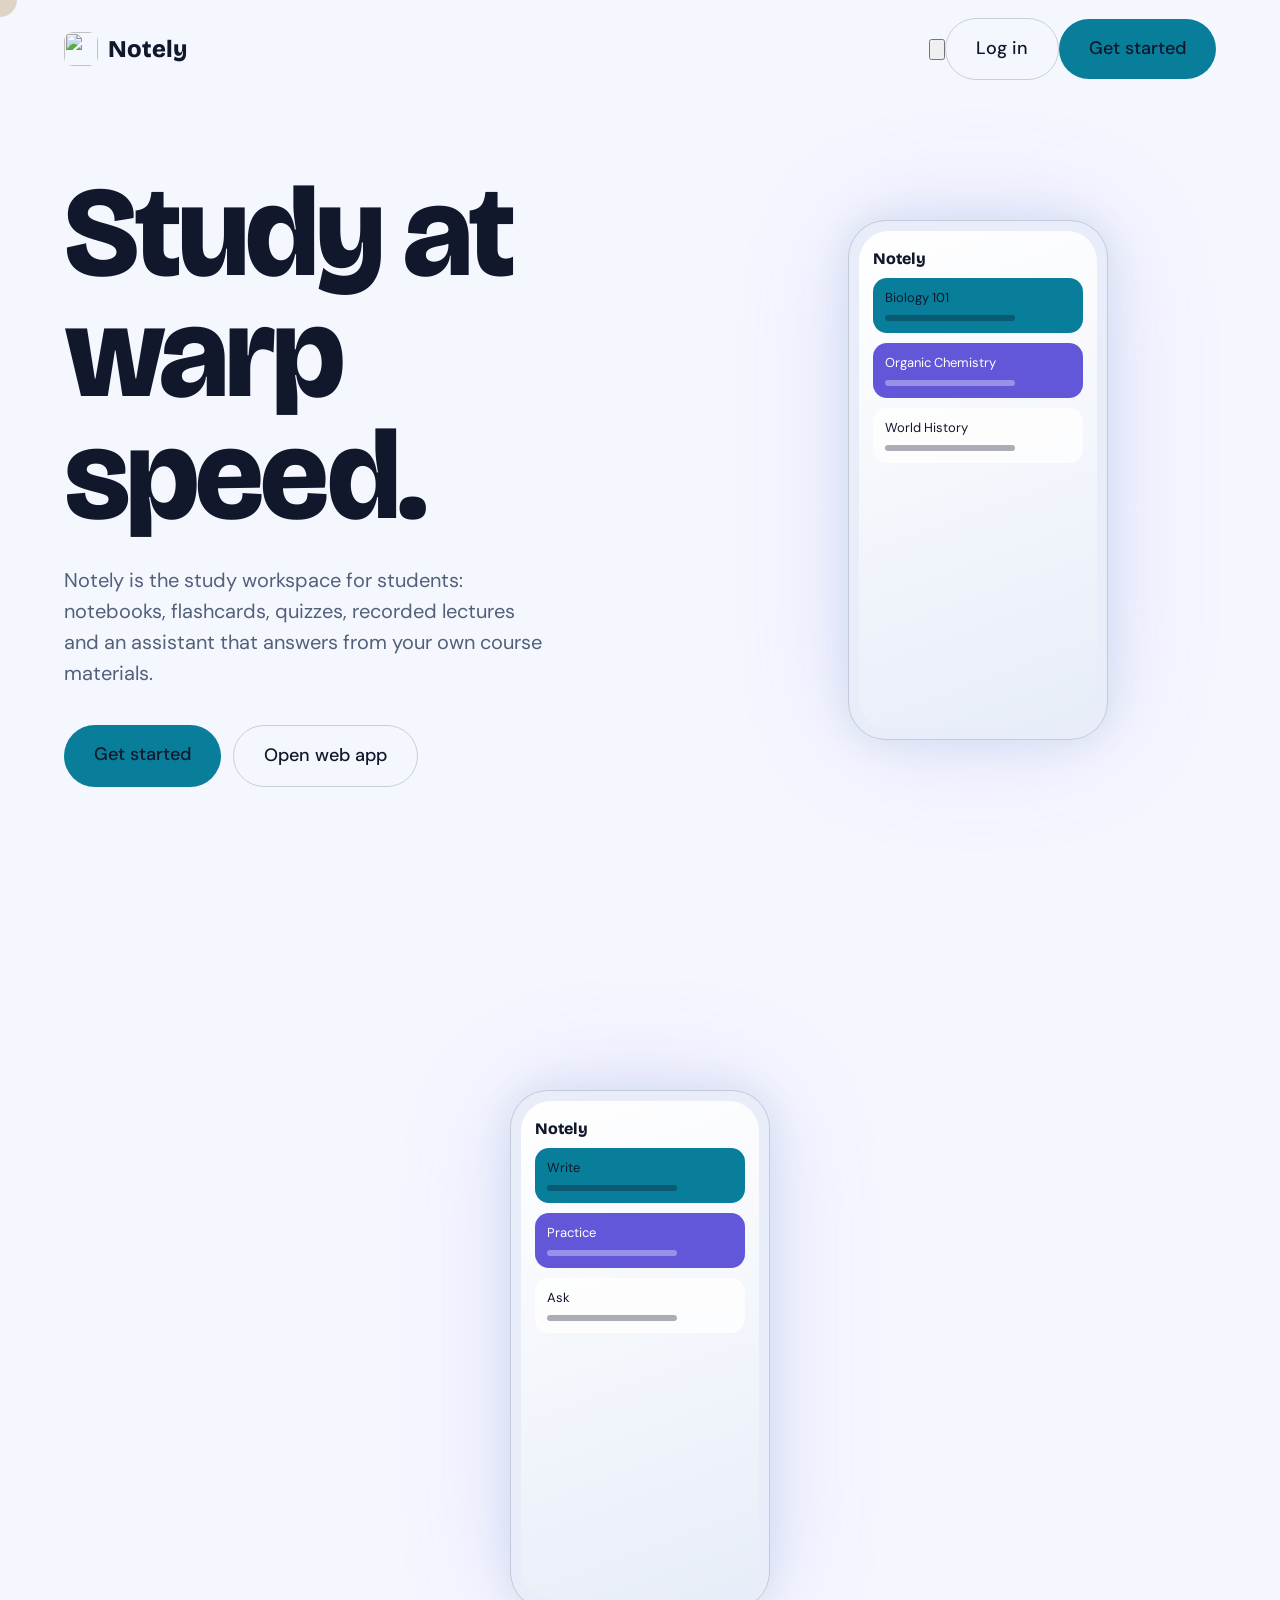
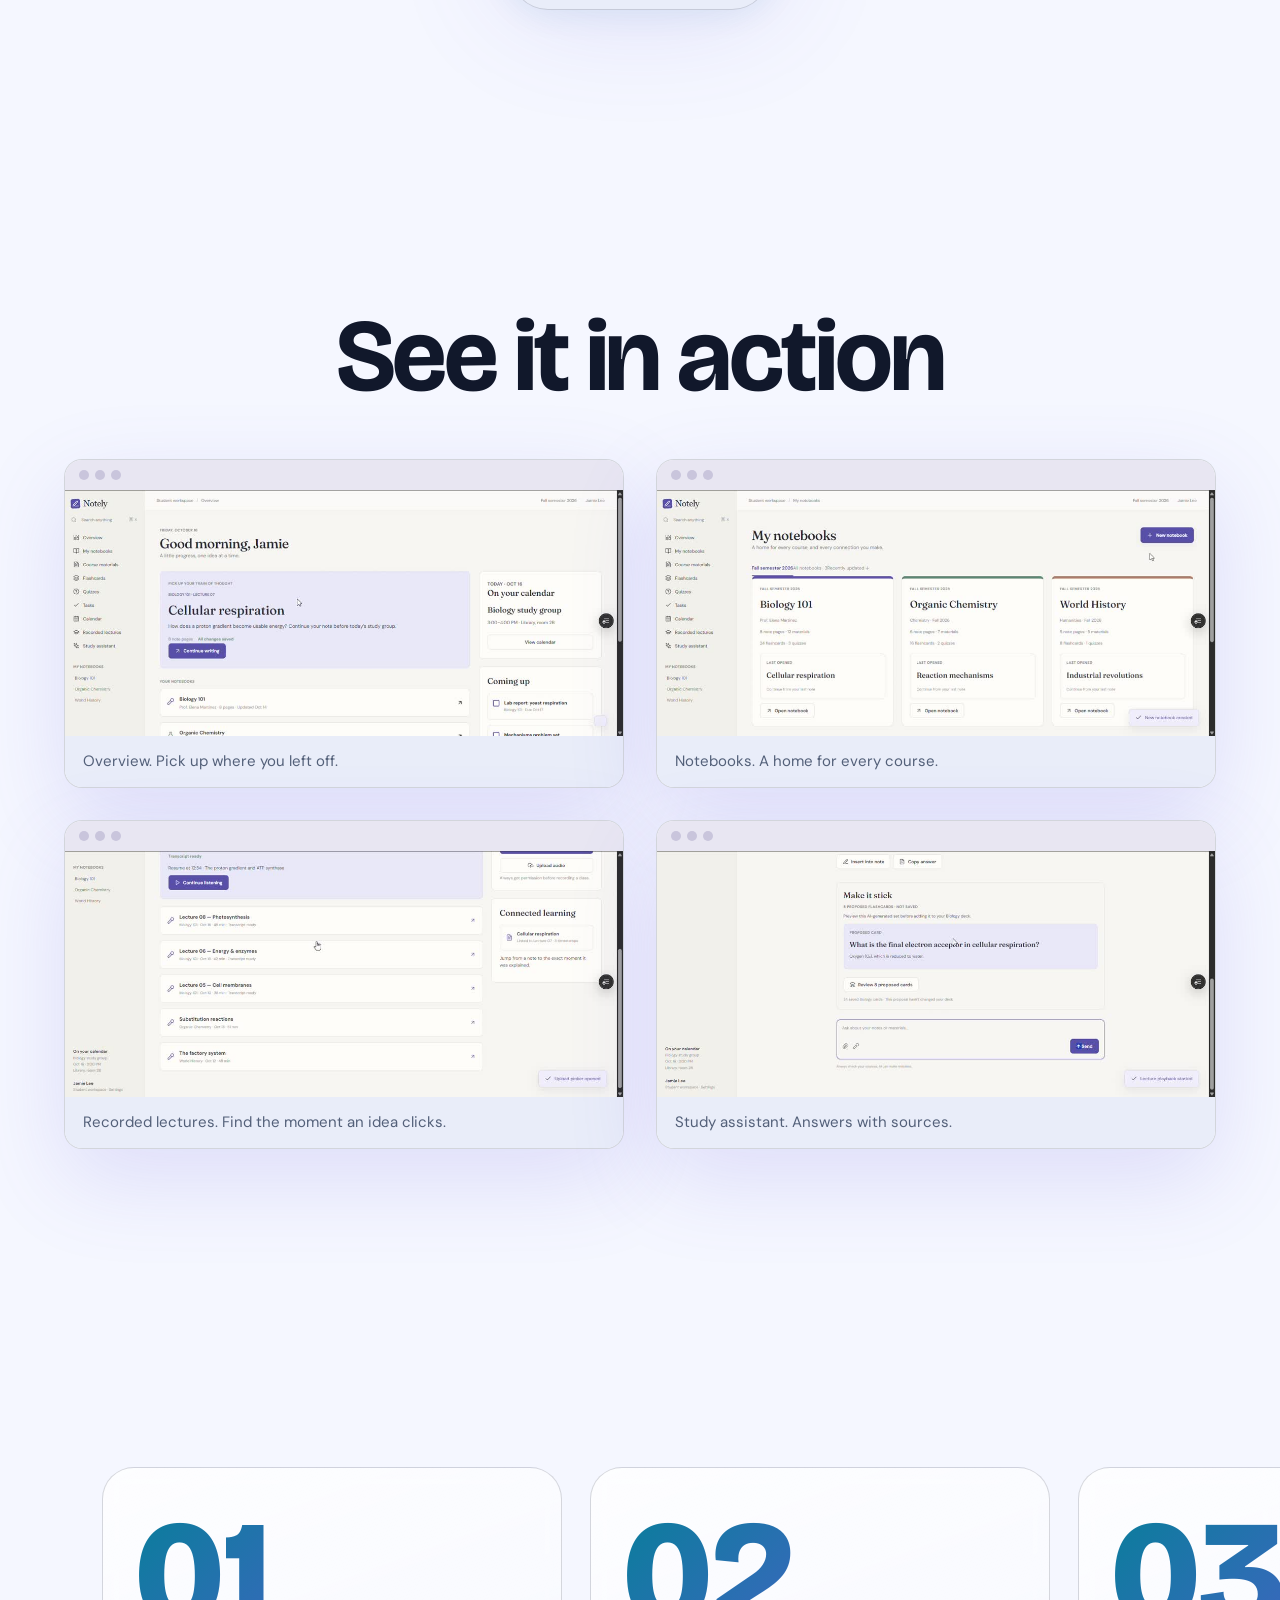
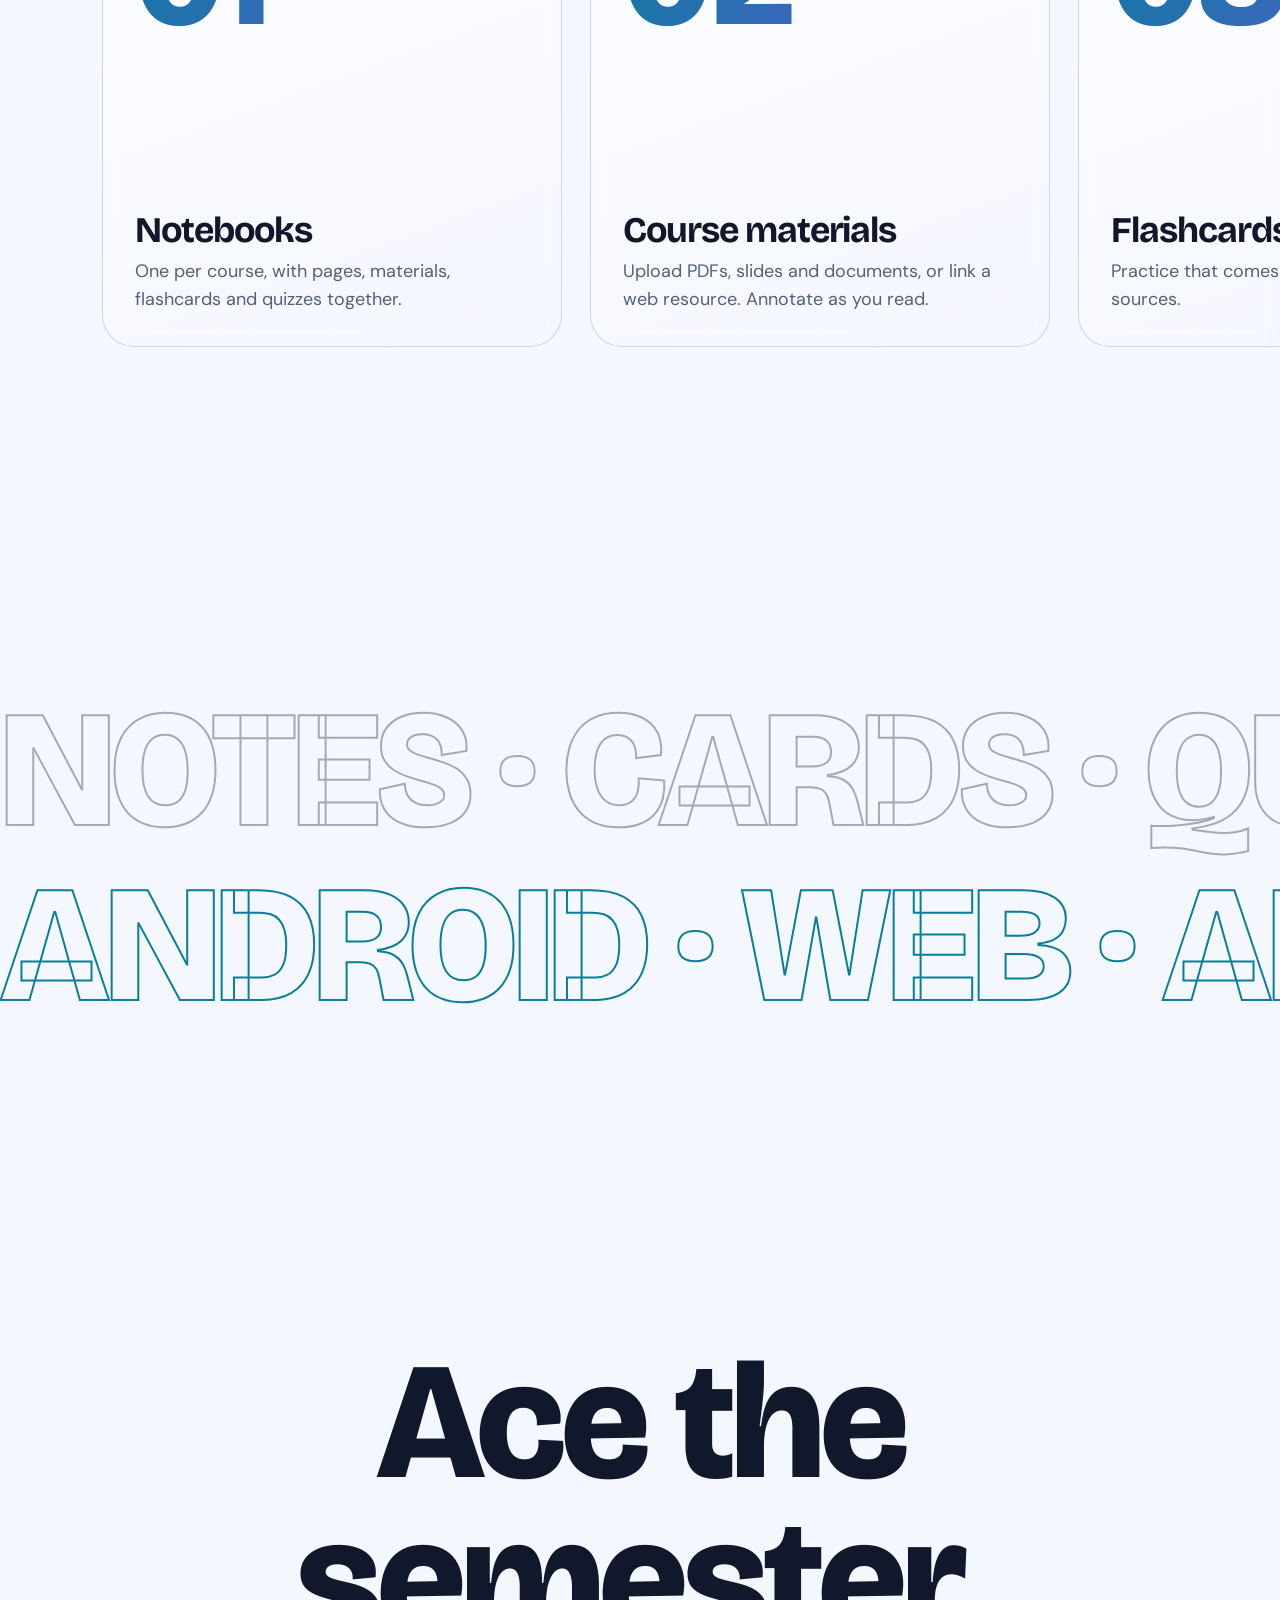
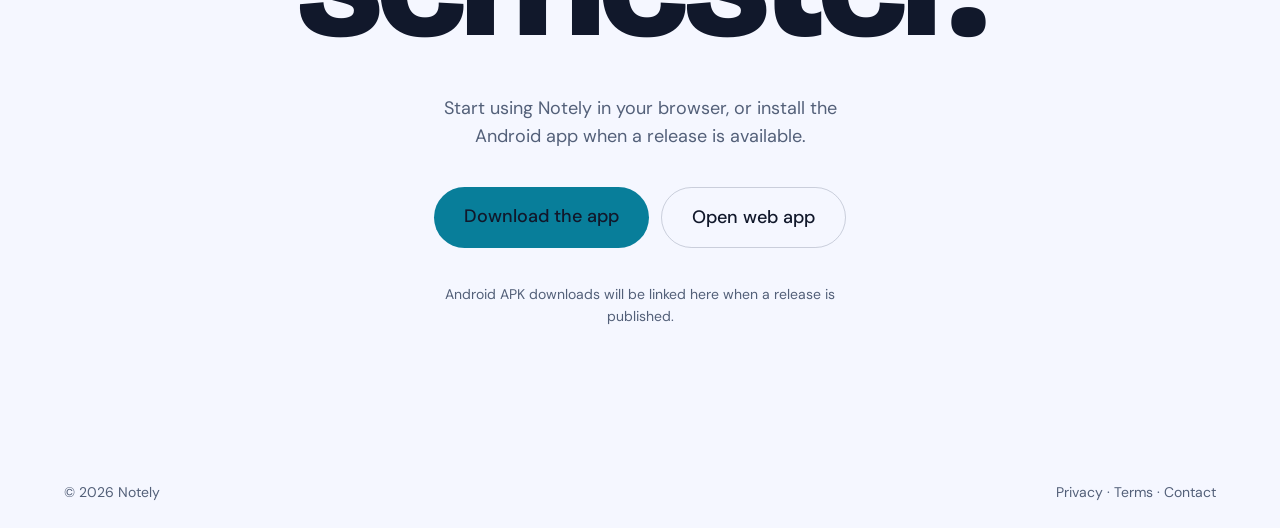
==== commit 7f14d0ff: "Add shared shutter transition for landing and auth flow" ====
--- a/frontend/index.html
+++ b/frontend/index.html
@@ -114,11 +114,13 @@
 @media(prefers-reduced-motion:reduce){.notely-theme-toggle,.notely-theme-toggle svg{transition:none!important}}
 </style>
 <link rel="stylesheet" href="/css/notely-theme-shared.css">
+<link rel="stylesheet" href="/css/notely-shutter.css">
+<script>(function(){try{if(sessionStorage.getItem('notely-shutter-next')==='1')document.documentElement.classList.add('notely-shutter-pending');}catch(e){}})();</script>
 </head>
 <body>
-<div id="pre"><div style="text-align:center"><img src="/assets/logo.png"><div id="cnt">0</div></div></div>
+<div id="pre" class="notely-shutter"><div style="text-align:center"><img src="/assets/logo.png" alt="Notely"><div id="cnt">0</div></div></div>
 <div id="bar"></div><div id="cur"></div><canvas id="fx" aria-hidden="true"></canvas>
-<header><a class="logo" href="#"><img src="/assets/logo.png">Notely</a><div class="landing-nav-actions"><button class="notely-theme-toggle" type="button" data-notely-theme-toggle aria-label="Switch theme" title="Switch theme (Shift+T)" aria-pressed="false"><svg class="theme-sun" viewBox="0 0 24 24" aria-hidden="true"><circle cx="12" cy="12" r="4"></circle><path d="M12 2v2m0 16v2M4.93 4.93l1.42 1.42m11.3 11.3 1.42 1.42M2 12h2m16 0h2M4.93 19.07l1.42-1.42m11.3-11.3 1.42-1.42"></path></svg><svg class="theme-moon" viewBox="0 0 24 24" aria-hidden="true"><path d="M20.2 15.4A8.5 8.5 0 0 1 8.6 3.8 8.7 8.7 0 1 0 20.2 15.4Z"></path></svg></button><a class="btn mag" href="/signup">Get started</a></div></header>
+<header><a class="logo" href="#"><img src="/assets/logo.png">Notely</a><div class="landing-nav-actions"><button class="notely-theme-toggle" type="button" data-notely-theme-toggle aria-label="Switch theme" title="Switch theme (Shift+T)" aria-pressed="false"><svg class="theme-sun" viewBox="0 0 24 24" aria-hidden="true"><circle cx="12" cy="12" r="4"></circle><path d="M12 2v2m0 16v2M4.93 4.93l1.42 1.42m11.3 11.3 1.42 1.42M2 12h2m16 0h2M4.93 19.07l1.42-1.42m11.3-11.3 1.42-1.42"></path></svg><svg class="theme-moon" viewBox="0 0 24 24" aria-hidden="true"><path d="M20.2 15.4A8.5 8.5 0 0 1 8.6 3.8 8.7 8.7 0 1 0 20.2 15.4Z"></path></svg></button><a class="btn o mag" href="/login">Log in</a><a class="btn mag" href="/signup">Get started</a></div></header>
 <main>
 <section class="hero">
 <div class="t">
@@ -262,17 +264,24 @@
 /* CTA reveal */
 gsap.to('.cta .c',{yPercent:0,stagger:.04,duration:1.1,ease:'expo.out',scrollTrigger:{trigger:'.cta',start:'top 65%'}});
 
-/* preloader intro */
-var pc={n:0},cn=$('#cnt');
-gsap.to(pc,{n:100,duration:1.7,ease:'power2.inOut',onUpdate:function(){cn.textContent=Math.round(pc.n)},onComplete:function(){
-  gsap.timeline().to(pre,{yPercent:-100,duration:1.1,ease:'expo.inOut'})
-   .to('.hero .c',{yPercent:0,stagger:.035,duration:1.1,ease:'expo.out'},'-=.5')
-   .from('.hero .in',{y:30,opacity:0,stagger:.12,duration:.9},'-=.8')
-   .from('.ph0',{y:160,opacity:0,rotationX:40,duration:1.6,ease:'expo.out'},'-=1.2')
-   .set(pre,{display:'none'});
-}});
+/* Initial visit keeps the existing counter intro. A shutter hand-off skips it. */
+var pc={n:0},cn=$('#cnt'),comingThroughShutter=false;
+try{comingThroughShutter=sessionStorage.getItem('notely-shutter-next')==='1';}catch(e){}
+if(comingThroughShutter){
+  gsap.set(pre,{yPercent:0,display:'grid'});
+  if(cn)cn.style.display='none';
+}else{
+  gsap.to(pc,{n:100,duration:1.7,ease:'power2.inOut',onUpdate:function(){cn.textContent=Math.round(pc.n)},onComplete:function(){
+    gsap.timeline().to(pre,{yPercent:-100,duration:1.1,ease:'expo.inOut'})
+     .to('.hero .c',{yPercent:0,stagger:.035,duration:1.1,ease:'expo.out'},'-=.5')
+     .from('.hero .in',{y:30,opacity:0,stagger:.12,duration:.9},'-=.8')
+     .from('.ph0',{y:160,opacity:0,rotationX:40,duration:1.6,ease:'expo.out'},'-=1.2')
+     .set(pre,{display:'none'});
+  }});
+}
 })();
 </script>
 <script src="/js/notely-theme.js" defer></script>
+<script src="/js/notely-shutter.js" defer></script>
 </body>
 </html>
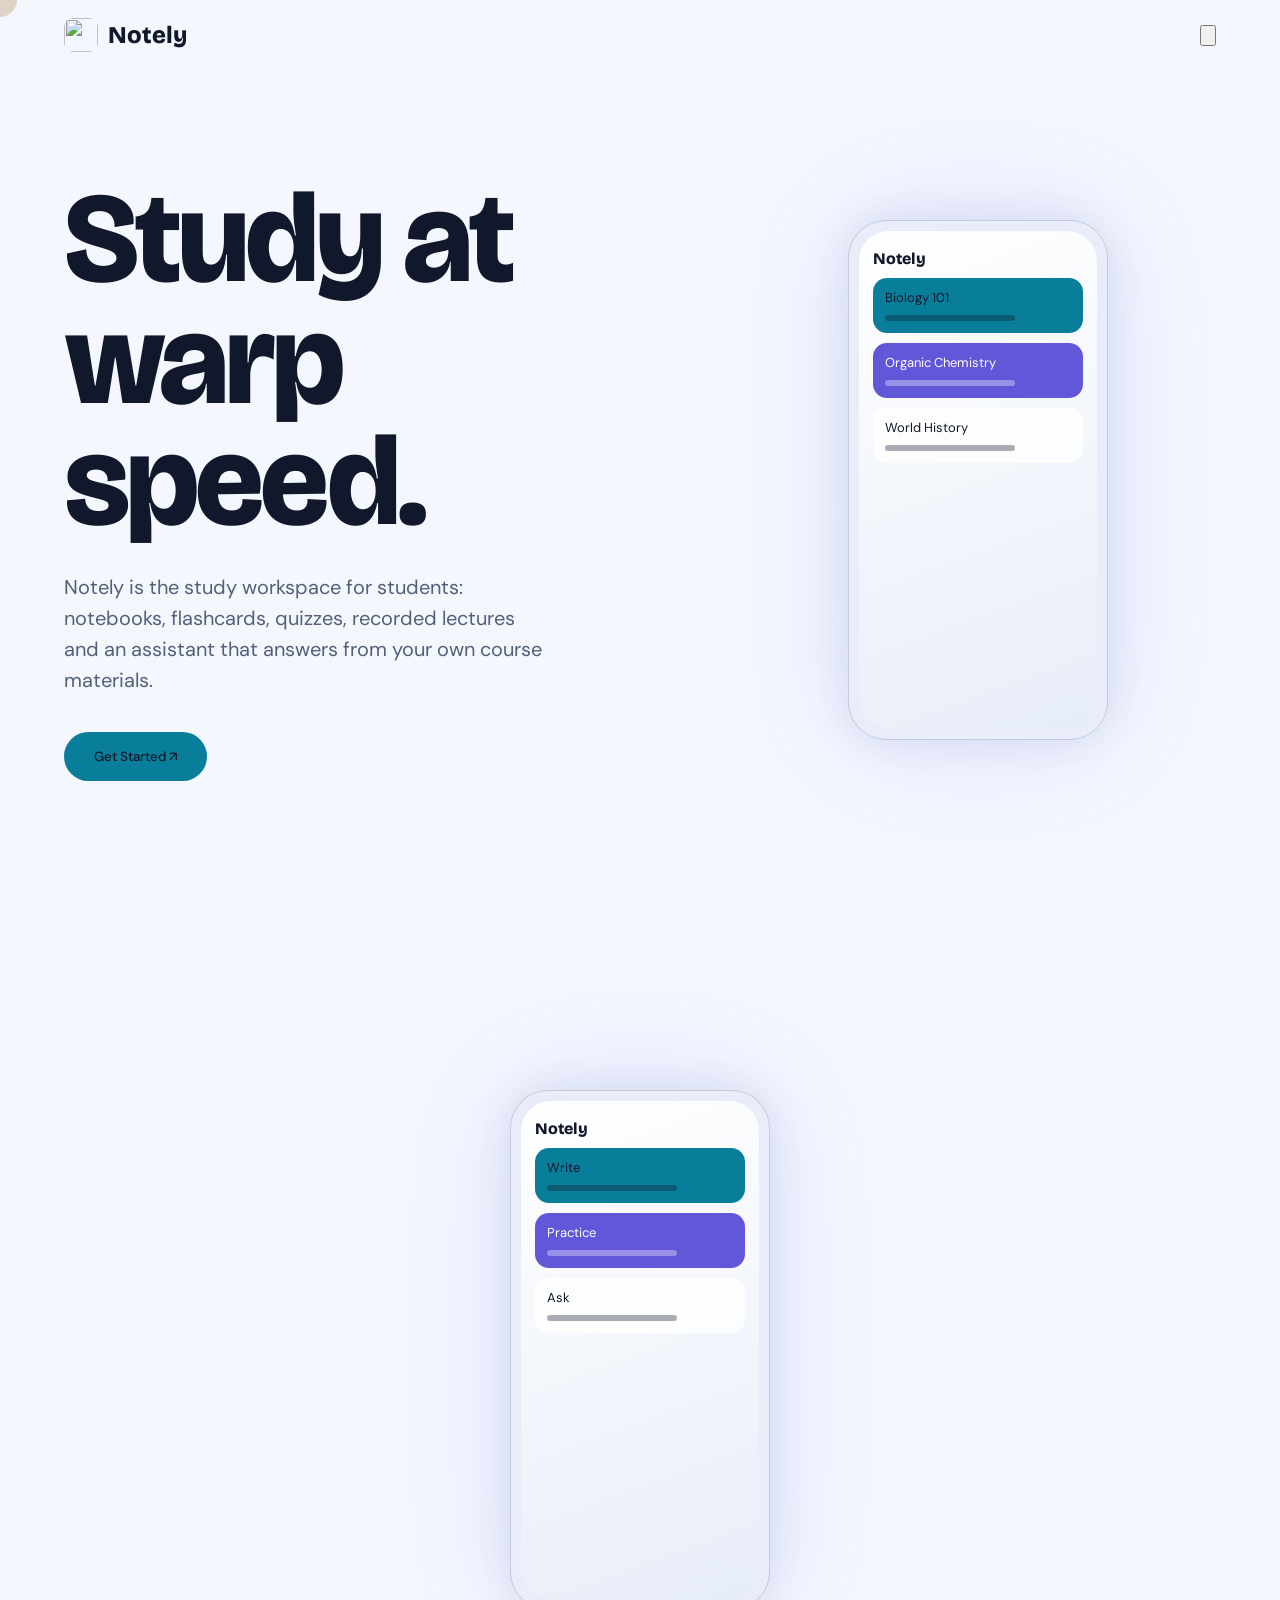
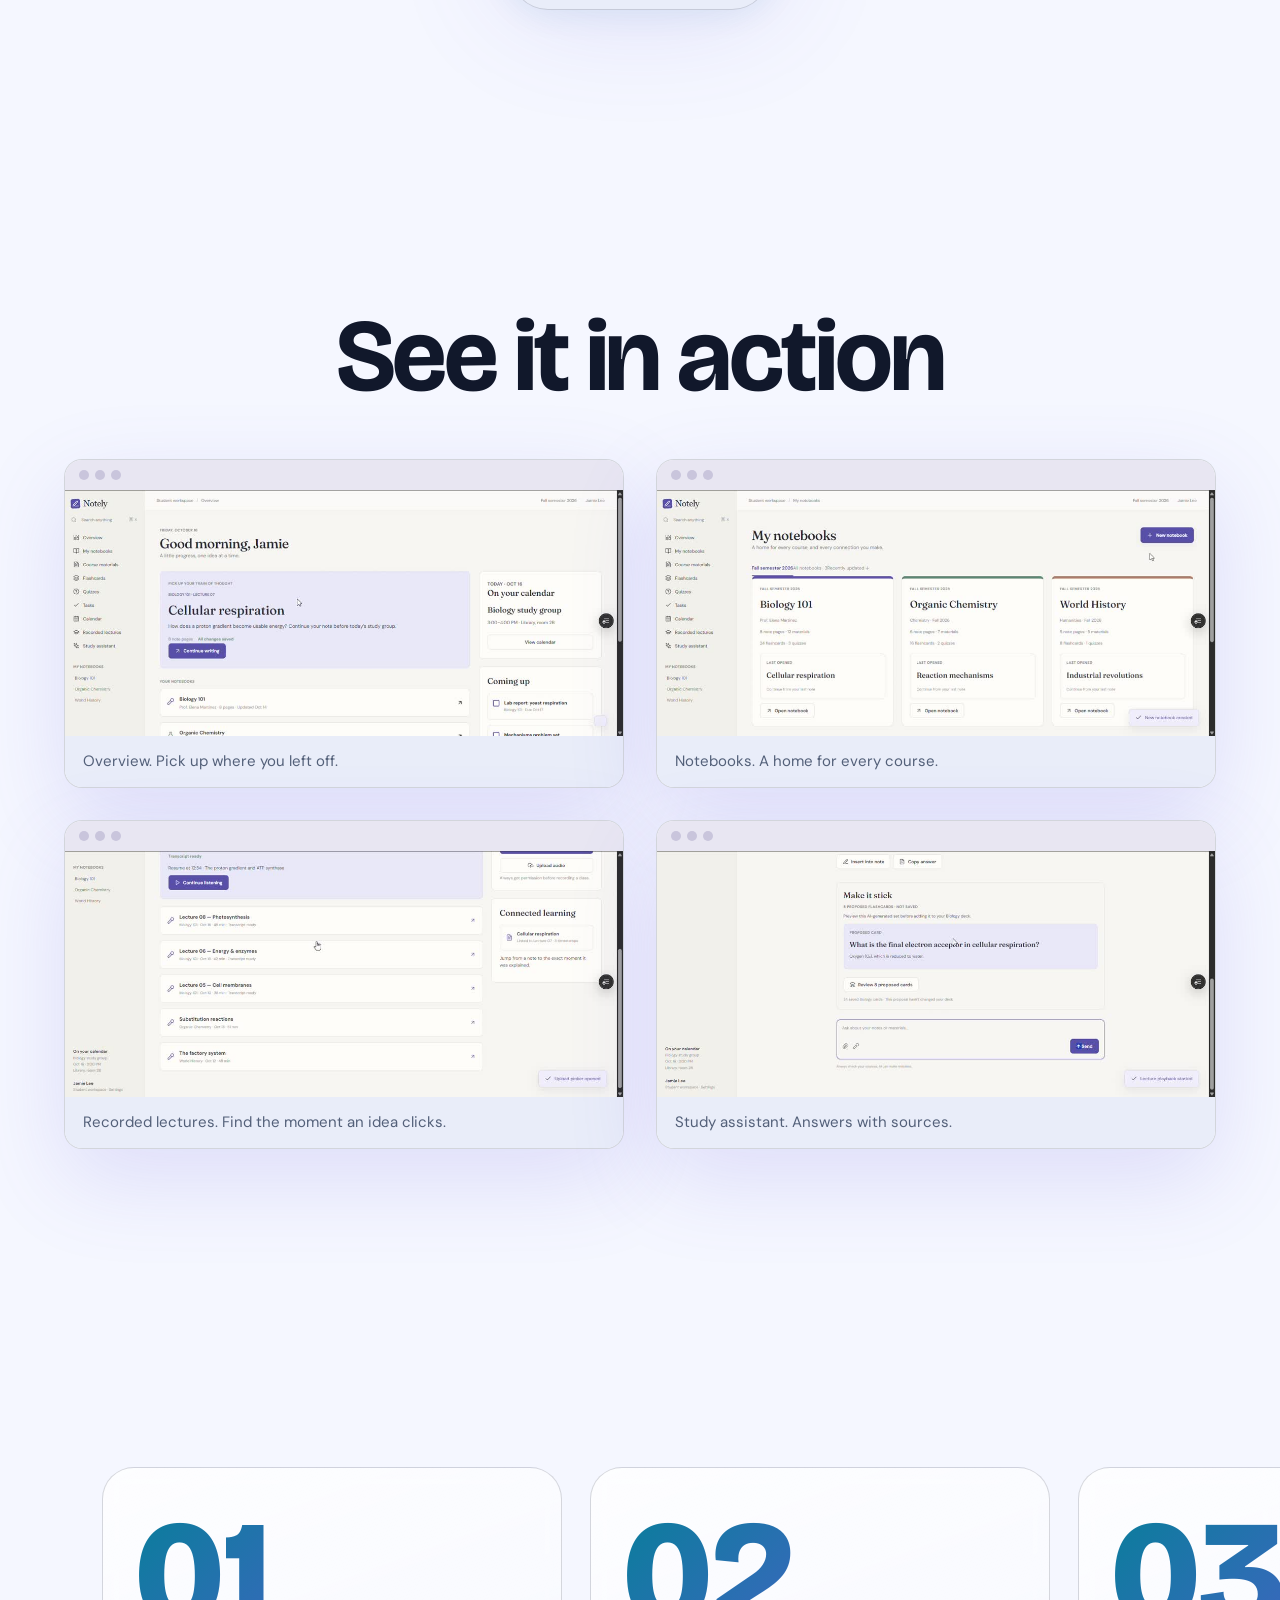
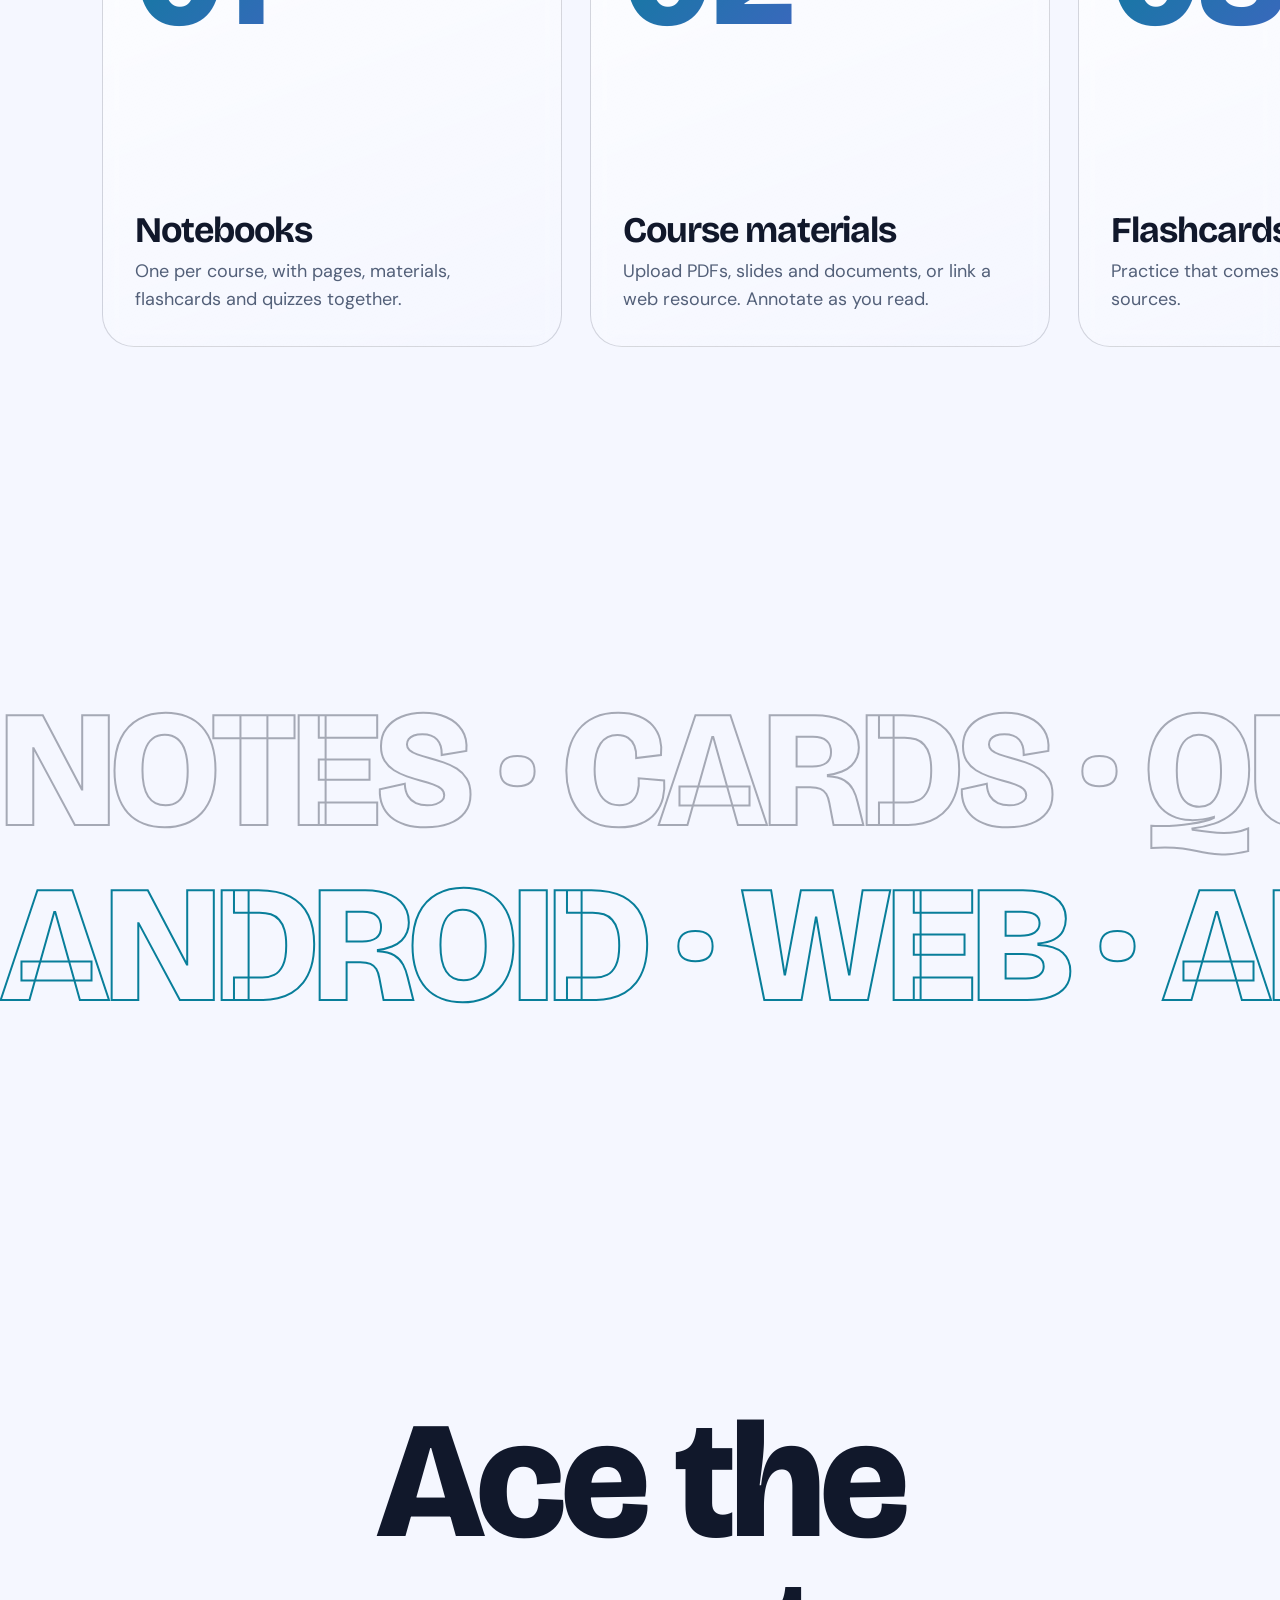
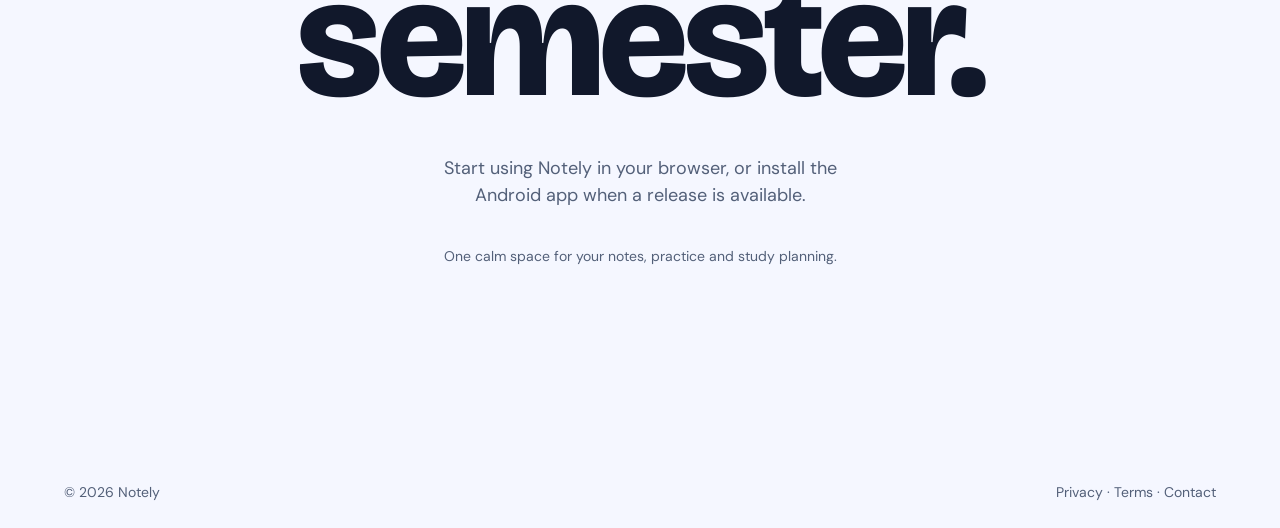
==== commit b1de45cd: "Simplify landing CTA and add trial choice flow" ====
--- a/frontend/index.html
+++ b/frontend/index.html
@@ -4,6 +4,16 @@
 <meta charset="utf-8">
 <meta name="viewport" content="width=device-width, initial-scale=1, viewport-fit=cover">
 <meta name="theme-color" content="#060c1c">
+<meta name="description" content="Notely is a focused study workspace for notes, flashcards, quizzes and planning.">
+<meta property="og:type" content="website">
+<meta property="og:site_name" content="Notely">
+<meta property="og:title" content="Notely — Study at warp speed">
+<meta property="og:description" content="A focused workspace for notes, recall and study planning.">
+<meta property="og:image" content="/assets/ai-notebook-og.png">
+<meta name="twitter:card" content="summary_large_image">
+<meta name="twitter:title" content="Notely — Study at warp speed">
+<meta name="twitter:description" content="A focused workspace for notes, recall and study planning.">
+<meta name="twitter:image" content="/assets/ai-notebook-og.png">
 <script>
 (function () {
   var root = document.documentElement;
@@ -46,6 +56,8 @@
 .logo{font:800 24px 'Bricolage Grotesque',sans-serif;display:flex;gap:10px;align-items:center}
 .logo img{width:34px;height:34px;border-radius:9px;display:block}
 .btn{display:inline-block;padding:16px 30px;border-radius:999px;font-weight:500;background:var(--lime);color:var(--theme-contrast-ink)}
+button.btn{font-family:inherit;border:0;cursor:pointer}
+button.btn:disabled{opacity:.65;cursor:wait}
 .btn.o{background:transparent;color:var(--ink);border:1.5px solid var(--hero-glass-border)}
 .w{display:inline-block;overflow:hidden;vertical-align:top;padding-bottom:.12em}
 .c{display:inline-block}
@@ -115,18 +127,19 @@
 </style>
 <link rel="stylesheet" href="/css/notely-theme-shared.css">
 <link rel="stylesheet" href="/css/notely-shutter.css">
+<link rel="stylesheet" href="/css/notely-flow.css">
 <script>(function(){try{if(sessionStorage.getItem('notely-shutter-next')==='1')document.documentElement.classList.add('notely-shutter-pending');}catch(e){}})();</script>
 </head>
 <body>
 <div id="pre" class="notely-shutter"><div style="text-align:center"><img src="/assets/logo.png" alt="Notely"><div id="cnt">0</div></div></div>
 <div id="bar"></div><div id="cur"></div><canvas id="fx" aria-hidden="true"></canvas>
-<header><a class="logo" href="#"><img src="/assets/logo.png">Notely</a><div class="landing-nav-actions"><button class="notely-theme-toggle" type="button" data-notely-theme-toggle aria-label="Switch theme" title="Switch theme (Shift+T)" aria-pressed="false"><svg class="theme-sun" viewBox="0 0 24 24" aria-hidden="true"><circle cx="12" cy="12" r="4"></circle><path d="M12 2v2m0 16v2M4.93 4.93l1.42 1.42m11.3 11.3 1.42 1.42M2 12h2m16 0h2M4.93 19.07l1.42-1.42m11.3-11.3 1.42-1.42"></path></svg><svg class="theme-moon" viewBox="0 0 24 24" aria-hidden="true"><path d="M20.2 15.4A8.5 8.5 0 0 1 8.6 3.8 8.7 8.7 0 1 0 20.2 15.4Z"></path></svg></button><a class="btn o mag" href="/login">Log in</a><a class="btn mag" href="/signup">Get started</a></div></header>
+<header><a class="logo" href="#"><img src="/assets/logo.png">Notely</a><div class="landing-nav-actions"><button class="notely-theme-toggle" type="button" data-notely-theme-toggle aria-label="Switch theme" title="Switch theme (Shift+T)" aria-pressed="false"><svg class="theme-sun" viewBox="0 0 24 24" aria-hidden="true"><circle cx="12" cy="12" r="4"></circle><path d="M12 2v2m0 16v2M4.93 4.93l1.42 1.42m11.3 11.3 1.42 1.42M2 12h2m16 0h2M4.93 19.07l1.42-1.42m11.3-11.3 1.42-1.42"></path></svg><svg class="theme-moon" viewBox="0 0 24 24" aria-hidden="true"><path d="M20.2 15.4A8.5 8.5 0 0 1 8.6 3.8 8.7 8.7 0 1 0 20.2 15.4Z"></path></svg></button></div></header>
 <main>
 <section class="hero">
 <div class="t">
 <h1><span class="ln" data-split>Study at</span><span class="ln g" data-split>warp speed.</span></h1>
 <p class="in">Notely is the study workspace for students: notebooks, flashcards, quizzes, recorded lectures and an assistant that answers from your own course materials.</p>
-<div class="row in"><a class="btn mag" href="/signup">Get started</a><a class="btn o mag" href="/dashboard">Open web app</a></div>
+<div class="row in"><button class="btn mag" id="getStarted" type="button">Get Started <span aria-hidden="true">↗</span></button></div>
 </div>
 <div class="pw"><div class="ph ph0" id="tilt"><div class="sc"><b>Notely</b><div class="n n1">Biology 101<i></i></div><div class="n n2">Organic Chemistry<i></i></div><div class="n n3">World History<i></i></div></div></div></div>
 </section>
@@ -168,8 +181,7 @@
 <section class="cta" id="get">
 <h2 class="g" data-split>Ace the semester.</h2>
 <p>Start using Notely in your browser, or install the Android app when a release is available.</p>
-<div class="row"><a class="btn mag" href="/signup">Download the app</a><a class="btn o mag" href="/dashboard">Open web app</a></div>
-<p class="note">Android APK downloads will be linked here when a release is published.</p>
+<p class="note">One calm space for your notes, practice and study planning.</p>
 </section>
 </main>
 <footer><span>© 2026 Notely</span><span>Privacy · Terms · Contact</span></footer>
@@ -283,5 +295,6 @@
 </script>
 <script src="/js/notely-theme.js" defer></script>
 <script src="/js/notely-shutter.js" defer></script>
+<script src="/js/trial-flow.js" defer></script>
 </body>
 </html>
